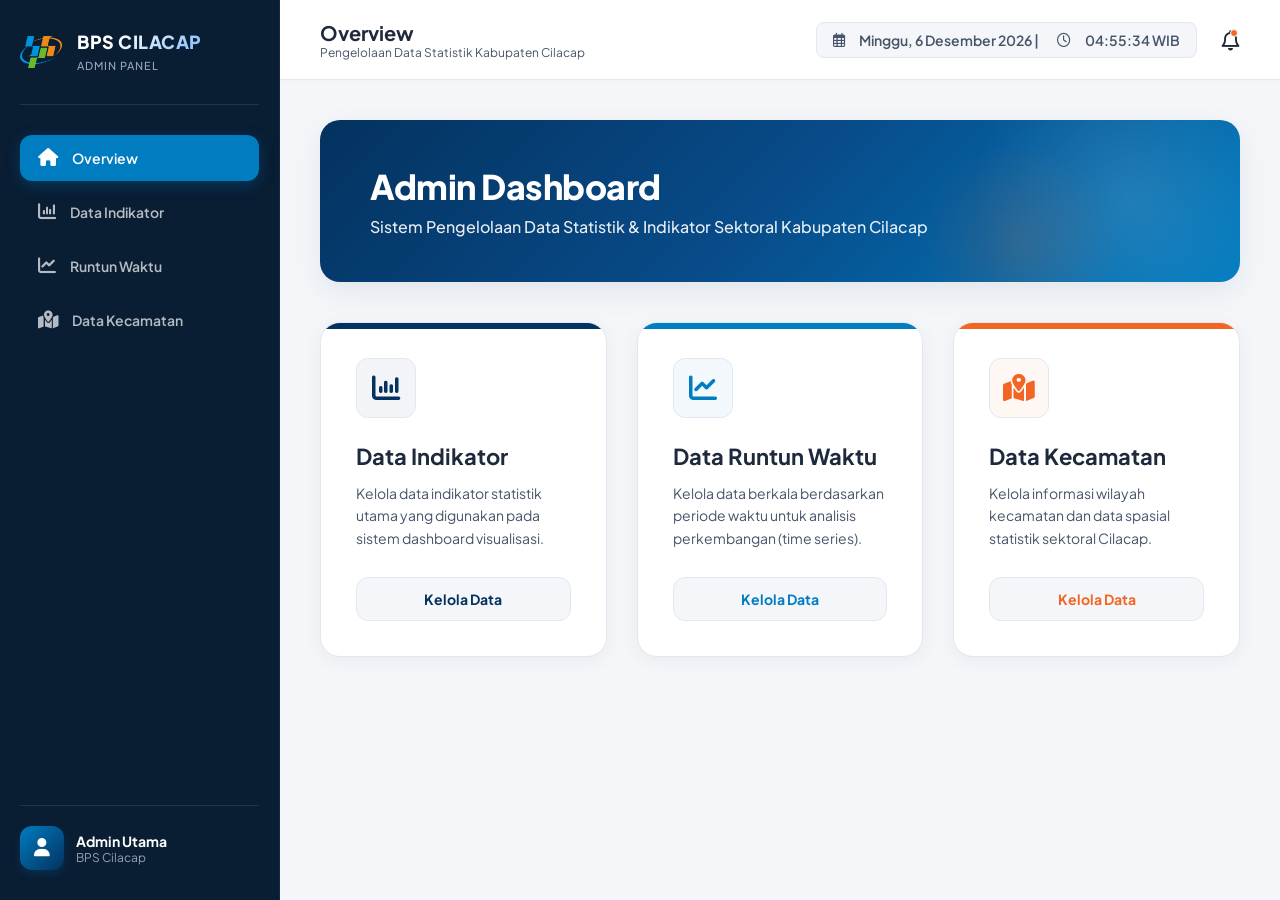
==== admin/index.html @ 73230fde "Update web" ====
<!DOCTYPE html>
<html lang="id">

<head>
    <meta charset="UTF-8">
    <meta name="viewport" content="width=device-width, initial-scale=1.0">
    <title>Admin Dashboard BPS Kabupaten Cilacap</title>
    <link rel="stylesheet" href="style.css">
    <link rel="stylesheet" href="https://cdnjs.cloudflare.com/ajax/libs/font-awesome/6.7.2/css/all.min.css">
</head>

<body>

    <div class="admin-container">

        <!-- Sidebar Navigation -->
        <aside class="sidebar">
            <div class="sidebar-brand">
                <img src="../logo_bps/logo%20bps.webp" alt="Logo BPS" class="bps-logo-img">
                <div class="brand-text">
                    <h2>BPS CILACAP</h2>
                    <span>Admin Panel</span>
                </div>
            </div>
            <nav class="sidebar-nav">
                <div class="nav-item active" data-tab="overview">
                    <span class="nav-icon"><i class="fa-solid fa-house"></i></span>
                    <span class="nav-text">Overview</span>
                </div>
                <div class="nav-item" data-tab="indikator">
                    <span class="nav-icon"><i class="fa-solid fa-chart-column"></i></span>
                    <span class="nav-text">Data Indikator</span>
                </div>
                <div class="nav-item" data-tab="runtun">
                    <span class="nav-icon"><i class="fa-solid fa-chart-line"></i></span>
                    <span class="nav-text">Runtun Waktu</span>
                </div>
                <div class="nav-item" data-tab="kecamatan">
                    <span class="nav-icon"><i class="fa-solid fa-map-location-dot"></i></span>
                    <span class="nav-text">Data Kecamatan</span>
                </div>
            </nav>
            <div class="sidebar-footer">
                <div class="user-profile">
                    <div class="avatar"><i class="fa-solid fa-user"></i></div>
                    <div class="user-info">
                        <h4>Admin Utama</h4>
                        <p>BPS Cilacap</p>
                    </div>
                </div>
            </div>
        </aside>

        <!-- Main Content Area -->
        <main class="main-content">
            
            <!-- Top Bar -->
            <header class="topbar">
                <div class="breadcrumb">
                    <h2 id="current-tab-title">Overview</h2>
                    <span>Pengelolaan Data Statistik Kabupaten Cilacap</span>
                </div>
                <div class="topbar-right">
                    <div class="live-clock" id="live-clock">
                        <i class="fa-regular fa-calendar-days" style="margin-right: 6px;"></i> Memuat waktu...
                    </div>
                    <div class="notification-badge">
                        <i class="fa-regular fa-bell"></i>
                        <span class="badge-dot"></span>
                    </div>
                </div>
            </header>

            <!-- ================= OVERVIEW TAB ================= -->
            <section id="overview" class="tab-content active">
                <div class="admin-header">
                    <h1>Admin Dashboard</h1>
                    <p>Sistem Pengelolaan Data Statistik & Indikator Sektoral Kabupaten Cilacap</p>
                </div>

                <!-- Dashboard Menu Cards -->
                <div class="dashboard-menu">
                    <div class="menu-card indikator">
                        <div class="icon"><i class="fa-solid fa-chart-column"></i></div>
                        <h2>Data Indikator</h2>
                        <p>Kelola data indikator statistik utama yang digunakan pada sistem dashboard visualisasi.</p>
                        <button onclick="switchTab('indikator')">Kelola Data</button>
                    </div>

                    <div class="menu-card runtun">
                        <div class="icon"><i class="fa-solid fa-chart-line"></i></div>
                        <h2>Data Runtun Waktu</h2>
                        <p>Kelola data berkala berdasarkan periode waktu untuk analisis perkembangan (time series).</p>
                        <button onclick="switchTab('runtun')">Kelola Data</button>
                    </div>

                    <div class="menu-card kecamatan">
                        <div class="icon"><i class="fa-solid fa-map-location-dot"></i></div>
                        <h2>Data Kecamatan</h2>
                        <p>Kelola informasi wilayah kecamatan dan data spasial statistik sektoral Cilacap.</p>
                        <button onclick="switchTab('kecamatan')">Kelola Data</button>
                    </div>
                </div>
            </section>

            <!-- ================= DATA INDIKATOR TAB ================= -->
            <section id="indikator" class="tab-content indikator-section">
                <div class="section-header">
                    <h2>Data Indikator</h2>
                    <p>Input data indikator statistik sektoral berdasarkan tahun yang dipilih</p>
                </div>

                <!-- PILIH TAHUN -->
                <div class="tahun-box">
                    <label>Pilih Tahun Data</label>
                    <div style="display: flex; gap: 10px; align-items: center;">
                        <select id="indikator-tahun-select" style="width: 200px;">
                            <option value="" selected disabled>-- Pilih Tahun --</option>
                            <option value="2020">2020</option>
                            <option value="2021">2021</option>
                            <option value="2022">2022</option>
                            <option value="2023">2023</option>
                            <option value="2024">2024</option>
                            <option value="2025">2025</option>
                        </select>
                        <button type="button" id="btn-add-indikator-tahun" style="padding: 10px 15px; border: 1px dashed var(--accent); background: var(--accent-light); color: var(--accent); font-weight: 700; border-radius: var(--radius-sm); cursor: pointer; transition: var(--transition); font-size: 13px;">+ Tambah Tahun</button>
                    </div>
                </div>

                <!-- FORM 9 INDIKATOR -->
                <div class="indikator-form">
                    <h3>Form Input Indikator</h3>
                    <div class="indikator-grid">
                        <div>
                            <label>Indikator 1 (Tingkat Kemiskinan %)</label>
                            <input type="number" step="any" id="ind-1" placeholder="Masukkan nilai">
                        </div>
                        <div>
                            <label>Indikator 2 (Tingkat Pengangguran Terbuka %)</label>
                            <input type="number" step="any" id="ind-2" placeholder="Masukkan nilai">
                        </div>
                        <div>
                            <label>Indikator 3 (Indeks Pembangunan Manusia)</label>
                            <input type="number" step="any" id="ind-3" placeholder="Masukkan nilai">
                        </div>
                        <div>
                            <label>Indikator 4 (Angka Harapan Hidup - Tahun)</label>
                            <input type="number" step="any" id="ind-4" placeholder="Masukkan nilai">
                        </div>
                        <div>
                            <label>Indikator 5 (Rata-rata Lama Sekolah - Tahun)</label>
                            <input type="number" step="any" id="ind-5" placeholder="Masukkan nilai">
                        </div>
                        <div>
                            <label>Indikator 6 (Harapan Lama Sekolah - Tahun)</label>
                            <input type="number" step="any" id="ind-6" placeholder="Masukkan nilai">
                        </div>
                        <div>
                            <label>Indikator 7 (Pengeluaran Per Kapita Disesuaikan - Rp)</label>
                            <input type="number" step="any" id="ind-7" placeholder="Masukkan nilai">
                        </div>
                        <div>
                            <label>Indikator 8 (Laju Pertumbuhan Ekonomi %)</label>
                            <input type="number" step="any" id="ind-8" placeholder="Masukkan nilai">
                        </div>
                        <div>
                            <label>Indikator 9 (Kepadatan Penduduk - Jiwa/km²)</label>
                            <input type="number" step="any" id="ind-9" placeholder="Masukkan nilai">
                        </div>
                    </div>
                    <button class="btn-simpan" id="btn-save-indikator">Simpan Data</button>
                </div>
            </section>

            <!-- ================= DATA RUNTUN WAKTU TAB ================= -->
            <section id="runtun" class="tab-content runtun-section">
                <div class="section-header">
                    <h2>Data Runtun Waktu</h2>
                    <p>Kelola data statistik sektoral berkala berdasarkan deret waktu tahunan</p>
                </div>

                <div class="runtun-container">
                    <!-- INPUT DATA -->
                    <div class="runtun-input-card">
                        <h3 id="runtun-form-title">Input Data Baru</h3>
                        <input type="hidden" id="runtun-edit-id" value="">
                        
                        <div class="form-group">
                            <label>Nama Data / Indikator</label>
                            <input type="text" id="runtun-nama" placeholder="Contoh : Jumlah Penduduk">
                        </div>

                        <div class="form-group">
                            <label>Pilih Tahun Data</label>
                            <div class="tahun-list" id="runtun-tahun-list">
                                <button class="tambah-tahun" id="btn-add-runtun-tahun"><i class="fa-solid fa-plus"></i> Tahun</button>
                            </div>
                        </div>

                        <div class="form-group">
                            <label>Nilai Data</label>
                            <input type="number" step="any" id="runtun-nilai" placeholder="Masukkan nilai">
                        </div>

                        <button class="btn-simpan" id="btn-save-runtun"><i class="fa-solid fa-floppy-disk"></i> Simpan Data</button>
                    </div>

                    <!-- DATA TERSEDIA -->
                    <div class="runtun-list-card">
                        <h3>Data Runtun Waktu Tersimpan</h3>
                        <div class="runtun-list-wrapper" id="runtun-saved-list">
                            <!-- Items populated dynamically by JS -->
                        </div>
                    </div>
                </div>
            </section>

            <!-- ================= DATA KECAMATAN TAB ================= -->
            <section id="kecamatan" class="tab-content kecamatan-section">
                <div class="section-header">
                    <h2>Data Kecamatan</h2>
                    <p>Pengelolaan indikator statistik sektoral berdasarkan wilayah kecamatan</p>
                </div>

                <div class="kecamatan-container">
                    
                    <!-- INPUT VARIABEL -->
                    <div class="kecamatan-card">
                        <h3>Tambah Variabel Kecamatan</h3>
                        
                        <div class="form-group">
                            <label>Tahun Data</label>
                            <div style="display: flex; gap: 10px;">
                                <select id="kec-input-tahun">
                                    <option value="" selected disabled>Pilih Tahun</option>
                                    <option value="2024">2024</option>
                                    <option value="2025">2025</option>
                                    <option value="2026">2026</option>
                                </select>
                                <button type="button" id="btn-add-kec-input-tahun" style="padding: 10px 15px; border: 1px dashed var(--primary); background: rgba(4, 50, 95, 0.05); color: var(--primary); font-weight: 700; border-radius: var(--radius-sm); cursor: pointer; font-size: 13px; white-space: nowrap;">+ Tahun</button>
                            </div>
                        </div>

                        <div class="form-group">
                            <label>Tema Besar</label>
                            <div style="display: flex; gap: 10px;">
                                <select id="kec-input-tema" style="flex: 1;">
                                    <option value="" selected disabled>Pilih Tema</option>
                                    <option value="Pertanian">Pertanian</option>
                                    <option value="Kesehatan">Kesehatan</option>
                                    <option value="Pendidikan">Pendidikan</option>
                                    <option value="Ekonomi">Ekonomi</option>
                                    <option value="Kependudukan">Kependudukan</option>
                                </select>
                                <button type="button" id="btn-add-kec-tema" style="padding: 10px 15px; border: 1px dashed var(--primary); background: rgba(4, 50, 95, 0.05); color: var(--primary); font-weight: 700; border-radius: var(--radius-sm); cursor: pointer; font-size: 13px; white-space: nowrap;">+ Tema</button>
                            </div>
                        </div>

                        <div class="form-group">
                            <label>Nama Variabel</label>
                            <input type="text" id="kec-input-variabel" placeholder="Contoh : Produksi Padi">
                        </div>

                        <div class="form-group">
                            <label>Input Nilai Kecamatan (Pemisah Titik Koma ';')</label>
                            <textarea id="kec-input-nilai" placeholder="Masukkan 24 nilai berurutan dipisahkan titik koma. Contoh :&#10;838273;12000;9000;7000;..."></textarea>
                            <small>Urutan mengikuti daftar kecamatan yang telah ditentukan (24 Kecamatan)</small>
                        </div>

                        <button class="btn-simpan" id="btn-save-kec-var">Tambahkan Variabel</button>
                    </div>

                    <!-- PILIH DATA VISUALISASI -->
                    <div class="kecamatan-card">
                        <h3>Pilih Data Visualisasi</h3>
                        
                        <div class="form-group">
                            <label>Tahun</label>
                            <select id="kec-filter-tahun">
                                <option value="2025" selected>2025</option>
                                <option value="2024">2024</option>
                            </select>
                        </div>

                        <div class="form-group">
                            <label>Tema Besar</label>
                            <select id="kec-filter-tema">
                                <option value="Pertanian" selected>Pertanian</option>
                                <option value="Kesehatan">Kesehatan</option>
                                <option value="Pendidikan">Pendidikan</option>
                                <option value="Ekonomi">Ekonomi</option>
                                <option value="Kependudukan">Kependudukan</option>
                            </select>
                        </div>

                        <div class="form-group">
                            <label>Variabel</label>
                            <div style="display: flex; gap: 10px;">
                                <select id="kec-filter-variabel" style="flex: 1;">
                                    <option value="" selected disabled>Pilih Variabel</option>
                                </select>
                                <button type="button" id="btn-delete-kec-var" style="padding: 10px 15px; background: #e74c3c; color: white; font-weight: 700; border: none; border-radius: var(--radius-sm); cursor: pointer; font-size: 13px; white-space: nowrap;">Hapus Variabel</button>
                            </div>
                        </div>
                    </div>

                    <!-- TABEL DATA -->
                    <div class="kecamatan-card tabel-card">
                        <div class="table-controls">
                            <h3 id="tabel-judul-kecamatan">Data Pertanian Tahun 2025</h3>
                            <div class="search-wrapper">
                                <i class="fa-solid fa-magnifying-glass search-icon"></i>
                                <input type="text" id="kec-table-search" placeholder="Cari nama kecamatan...">
                            </div>
                        </div>

                        <div class="table-responsive">
                            <table id="kecamatan-table">
                                <thead>
                                    <tr>
                                        <th style="width: 80px; text-align: center;">No</th>
                                        <th>Kecamatan</th>
                                        <th id="th-variabel-nama">Produksi Padi</th>
                                    </tr>
                                </thead>
                                <tbody id="kecamatan-table-body">
                                    <!-- Will be populated dynamically by JS -->
                                </tbody>
                            </table>
                        </div>
                    </div>
                </div>
            </section>

        </main>
    </div>

    <!-- Toast Notification Container -->
    <div class="toast-container" id="toast-container"></div>

    <!-- JavaScript Logic -->
    <script>
        // ============================================================
        // KONFIGURASI API
        // ============================================================
        const API = ''; // Sama-origin: http://localhost:5000

        // Helper untuk mem-parsing input tahun (koma, spasi, titik koma, rentang seperti 2024-2026)
        function parseYears(inputString) {
            const years = [];
            const parts = inputString.split(/[\s,;\/]+/);
            for (let part of parts) {
                part = part.trim();
                if (!part) continue;
                if (part.includes('-')) {
                    const rangeParts = part.split('-');
                    if (rangeParts.length === 2) {
                        const start = parseInt(rangeParts[0]);
                        const end = parseInt(rangeParts[1]);
                        if (!isNaN(start) && !isNaN(end) && start <= end && start >= 1990 && end <= 2100) {
                            for (let y = start; y <= end; y++) {
                                if (!years.includes(y)) years.push(y);
                            }
                            continue;
                        }
                    }
                }
                const y = parseInt(part);
                if (!isNaN(y) && y >= 1990 && y <= 2100) {
                    if (!years.includes(y)) years.push(y);
                }
            }
            return years.sort((a, b) => a - b);
        }

        const KECAMATAN_NAMES = [
            "Dayeuhluhur", "Wanareja", "Majenang", "Cimanggu", "Karangpucung",
            "Cipari", "Sidareja", "Kedungreja", "Patimuan", "Gandrungmangu",
            "Bantarsari", "Kawunganten", "Kampung Laut", "Jeruklegi", "Kesugihan",
            "Adipala", "Maos", "Sampang", "Kroya", "Binangun",
            "Nusawungu", "Cilacap Selatan", "Cilacap Tengah", "Cilacap Utara"
        ];

        // ============================================================
        // NAVIGASI TAB
        // ============================================================
        const navItems = document.querySelectorAll('.nav-item');
        const tabContents = document.querySelectorAll('.tab-content');
        const currentTabTitle = document.getElementById('current-tab-title');

        navItems.forEach(item => {
            item.addEventListener('click', function () {
                switchTab(this.getAttribute('data-tab'));
            });
        });

        function switchTab(tabId) {
            navItems.forEach(i => i.classList.remove('active'));
            tabContents.forEach(c => c.classList.remove('active'));
            const nav = document.querySelector(`.nav-item[data-tab="${tabId}"]`);
            if (nav) nav.classList.add('active');
            const content = document.getElementById(tabId);
            if (content) {
                content.classList.add('active');
                document.querySelector('.main-content').scrollTop = 0;
            }
            const titles = { overview: 'Overview', indikator: 'Data Indikator', runtun: 'Data Runtun Waktu', kecamatan: 'Data Kecamatan' };
            currentTabTitle.textContent = titles[tabId] || 'Dashboard';
        }

        // ============================================================
        // JAM LIVE
        // ============================================================
        function updateClock() {
            const el = document.getElementById('live-clock');
            const now = new Date();
            const days = ['Minggu', 'Senin', 'Selasa', 'Rabu', 'Kamis', 'Jumat', 'Sabtu'];
            const months = ['Januari', 'Februari', 'Maret', 'April', 'Mei', 'Juni', 'Juli', 'Agustus', 'September', 'Oktober', 'November', 'Desember'];
            el.innerHTML = `<i class="fa-regular fa-calendar-days" style="margin-right: 6px;"></i> ${days[now.getDay()]}, ${now.getDate()} ${months[now.getMonth()]} ${now.getFullYear()} | <i class="fa-regular fa-clock" style="margin-left: 10px; margin-right: 6px;"></i> ${String(now.getHours()).padStart(2, '0')}:${String(now.getMinutes()).padStart(2, '0')}:${String(now.getSeconds()).padStart(2, '0')} WIB`;
        }
        setInterval(updateClock, 1000);
        updateClock();

        // ============================================================
        // TOAST NOTIFICATIONS
        // ============================================================
        function showToast(type, title, message) {
            const container = document.getElementById('toast-container');
            const toast = document.createElement('div');
            toast.className = `toast ${type}`;
            const icons = { 
                success: '<i class="fa-solid fa-circle-check" style="color: #10B981;"></i>', 
                error: '<i class="fa-solid fa-circle-xmark" style="color: #EF4444;"></i>', 
                warning: '<i class="fa-solid fa-triangle-exclamation" style="color: #F59E0B;"></i>' 
            };
            toast.innerHTML = `<div class="toast-icon">${icons[type] || '<i class="fa-solid fa-bell"></i>'}</div><div class="toast-content"><div class="toast-title">${title}</div><div class="toast-message">${message}</div></div>`;
            container.appendChild(toast);
            setTimeout(() => toast.classList.add('show'), 10);
            setTimeout(() => { toast.classList.remove('show'); setTimeout(() => toast.remove(), 400); }, 4000);
        }

        // ============================================================
        // DATA INDIKATOR
        // ============================================================
        const indYearSelect = document.getElementById('indikator-tahun-select');
        const saveIndBtn = document.getElementById('btn-save-indikator');
        const addIndYearBtn = document.getElementById('btn-add-indikator-tahun');

        async function initIndikatorYears() {
            try {
                const res = await fetch(`${API}/api/indikator`);
                const data = await res.json();
                const yearsFromDb = Object.keys(data).map(Number);
                
                // default years 2020-2025
                const defaultYears = [2020, 2021, 2022, 2023, 2024, 2025];
                const allYears = Array.from(new Set([...defaultYears, ...yearsFromDb])).sort((a, b) => a - b);
                
                indYearSelect.innerHTML = '<option value="" selected disabled>-- Pilih Tahun --</option>';
                allYears.forEach(year => {
                    const opt = document.createElement('option');
                    opt.value = year;
                    opt.textContent = year;
                    indYearSelect.appendChild(opt);
                });
            } catch (e) {
                console.error("Gagal memuat tahun indikator:", e);
            }
        }

        indYearSelect.addEventListener('change', async function () {
            const tahun = this.value;
            if (!tahun) return;
            try {
                const res = await fetch(`${API}/api/indikator?tahun=${tahun}`);
                const data = await res.json();
                for (let i = 1; i <= 9; i++) {
                    const val = data[`ind${i}`];
                    document.getElementById(`ind-${i}`).value = (val !== null && val !== undefined) ? val : '';
                }
                if (Object.keys(data).length > 0) {
                    showToast('success', 'Data Dimuat', `Data indikator tahun ${tahun} berhasil ditampilkan.`);
                } else {
                    showToast('warning', 'Data Kosong', `Belum ada data untuk tahun ${tahun}. Silakan isi dan simpan.`);
                }
            } catch (e) {
                showToast('error', 'Gagal Terhubung', 'Tidak dapat memuat data. Pastikan server Python berjalan.');
            }
        });

        saveIndBtn.addEventListener('click', async function () {
            const tahun = indYearSelect.value;
            if (!tahun) { showToast('error', 'Gagal', 'Pilih tahun terlebih dahulu.'); return; }
            const payload = { tahun };
            for (let i = 1; i <= 9; i++) {
                const val = document.getElementById(`ind-${i}`).value;
                payload[`ind${i}`] = val === '' ? null : parseFloat(val);
            }
            try {
                const res = await fetch(`${API}/api/indikator`, {
                    method: 'POST',
                    headers: { 'Content-Type': 'application/json' },
                    body: JSON.stringify(payload)
                });
                if (res.ok) showToast('success', 'Berhasil Disimpan', `Data indikator tahun ${tahun} tersimpan ke server.`);
                else showToast('error', 'Gagal', 'Terjadi kesalahan saat menyimpan.');
            } catch (e) {
                showToast('error', 'Gagal Terhubung', 'Pastikan server Python berjalan.');
            }
        });

        addIndYearBtn.addEventListener('click', function () {
            const yr = prompt('Masukkan tahun baru (bisa isi beberapa sekaligus, contoh: 2026, 2027, 2028-2030):');
            if (!yr) return;
            const years = parseYears(yr);
            if (years.length === 0) { showToast('error', 'Tidak Valid', 'Tidak ada tahun valid yang dimasukkan (1990 - 2100).'); return; }
            
            years.forEach(y => {
                if (!indYearSelect.querySelector(`option[value="${y}"]`)) {
                    const newOpt = document.createElement('option');
                    newOpt.value = y; newOpt.textContent = y;
                    const opts = Array.from(indYearSelect.options).filter(o => o.value !== '');
                    opts.push(newOpt); opts.sort((a, b) => parseInt(a.value) - parseInt(b.value));
                    while (indYearSelect.options.length > 1) indYearSelect.remove(1);
                    opts.forEach(o => indYearSelect.add(o));
                }
            });
            const lastYear = years[years.length - 1];
            indYearSelect.value = lastYear;
            indYearSelect.dispatchEvent(new Event('change'));
            showToast('success', 'Tahun Berhasil', `Berhasil menambahkan/memilih ${years.length} tahun.`);
        });

        // ============================================================
        // DATA RUNTUN WAKTU
        // ============================================================
        let runtunData = [];
        let selectedRuntunTahun = null;
        let activeRuntunYears = []; // array of numbers representing years currently shown on the form

        const runtunTahunListContainer = document.getElementById('runtun-tahun-list');
        const saveRuntunBtn = document.getElementById('btn-save-runtun');
        const runtunNamaInput = document.getElementById('runtun-nama');
        const runtunNilaiInput = document.getElementById('runtun-nilai');
        const addRuntunTahunBtn = document.getElementById('btn-add-runtun-tahun');
        const runtunSavedListContainer = document.getElementById('runtun-saved-list');
        const runtunFormTitle = document.getElementById('runtun-form-title');
        const runtunEditId = document.getElementById('runtun-edit-id');

        function updateRuntunFormFromSelection() {
            const nama = runtunNamaInput.value.trim();
            if (!selectedRuntunTahun) {
                runtunEditId.value = '';
                runtunFormTitle.textContent = 'Input Data Baru';
                saveRuntunBtn.innerHTML = '<i class="fa-solid fa-floppy-disk"></i> Simpan Data';
                return;
            }
            if (!nama) {
                runtunNilaiInput.value = '';
                runtunEditId.value = '';
                runtunFormTitle.textContent = `Input Data Baru (${selectedRuntunTahun})`;
                saveRuntunBtn.innerHTML = '<i class="fa-solid fa-floppy-disk"></i> Simpan Data';
                return;
            }
            const existing = runtunData.find(r => 
                r.nama.toLowerCase() === nama.toLowerCase() && r.tahun === selectedRuntunTahun.toString()
            );
            if (existing) {
                runtunNilaiInput.value = existing.nilai;
                runtunEditId.value = existing.id;
                runtunFormTitle.textContent = `Edit: ${existing.nama} (${selectedRuntunTahun})`;
                saveRuntunBtn.innerHTML = '<i class="fa-solid fa-pen-to-square"></i> Perbarui Data';
            } else {
                runtunNilaiInput.value = '';
                runtunEditId.value = '';
                runtunFormTitle.textContent = `Input Data Baru (${selectedRuntunTahun})`;
                saveRuntunBtn.innerHTML = '<i class="fa-solid fa-floppy-disk"></i> Simpan Data';
            }
        }

        runtunNamaInput.addEventListener('input', () => {
            renderRuntunYears();
            updateRuntunFormFromSelection();
        });

        function setupRuntunYearButtons() {
            document.querySelectorAll('.runtun-tahun-btn').forEach(btn => {
                btn.addEventListener('click', function () {
                    document.querySelectorAll('.runtun-tahun-btn').forEach(b => b.classList.remove('active'));
                    this.classList.add('active');
                    selectedRuntunTahun = this.getAttribute('data-value');
                    updateRuntunFormFromSelection();
                });
            });
        }

        function renderRuntunYears() {
            const nama = runtunNamaInput.value.trim().toLowerCase();
            let yearsToShow = [];
            
            if (nama) {
                const records = runtunData.filter(r => r.nama.toLowerCase() === nama);
                const dbYears = records.map(r => parseInt(r.tahun));
                yearsToShow = Array.from(new Set([...activeRuntunYears, ...dbYears])).sort((a, b) => a - b);
            } else {
                yearsToShow = [...activeRuntunYears].sort((a, b) => a - b);
            }
            
            // remove existing buttons
            const buttons = runtunTahunListContainer.querySelectorAll('.runtun-tahun-btn');
            buttons.forEach(btn => btn.remove());
            
            // append buttons
            yearsToShow.forEach(year => {
                const btn = document.createElement('button');
                btn.className = 'runtun-tahun-btn';
                btn.setAttribute('data-value', year);
                btn.textContent = year;
                if (selectedRuntunTahun == year) {
                    btn.classList.add('active');
                }
                runtunTahunListContainer.insertBefore(btn, addRuntunTahunBtn);
            });
            setupRuntunYearButtons();
        }

        addRuntunTahunBtn.addEventListener('click', function () {
            const buttons = runtunTahunListContainer.querySelectorAll('.runtun-tahun-btn');
            const currentYears = Array.from(buttons).map(b => parseInt(b.getAttribute('data-value'))).sort((a, b) => a - b);
            
            let nextYearSuggest = "";
            if (currentYears.length > 0) {
                nextYearSuggest = currentYears[currentYears.length - 1] + 1;
            } else {
                nextYearSuggest = "2020";
            }
            
            const yr = prompt('Masukkan tahun baru (bisa isi beberapa sekaligus, contoh: 2026, 2027, 2028-2030):', nextYearSuggest);
            if (!yr) return;
            const years = parseYears(yr);
            if (years.length === 0) { showToast('error', 'Tidak Valid', 'Tidak ada tahun valid yang dimasukkan (1990 - 2100).'); return; }
            
            years.forEach(y => {
                if (!activeRuntunYears.includes(y)) {
                    activeRuntunYears.push(y);
                }
            });
            
            selectedRuntunTahun = years[years.length - 1].toString();
            renderRuntunYears();
            updateRuntunFormFromSelection();
            
            const newBtn = runtunTahunListContainer.querySelector(`.runtun-tahun-btn[data-value="${selectedRuntunTahun}"]`);
            if (newBtn) newBtn.click();
            showToast('success', 'Tahun Berhasil', `Berhasil menambahkan/memilih ${years.length} tahun.`);
        });

        async function loadRuntunData() {
            try {
                const res = await fetch(`${API}/api/runtun`);
                runtunData = await res.json();
                if (!Array.isArray(runtunData)) runtunData = [];
                renderRuntunYears();
                renderRuntunList();
            } catch (e) {
                runtunSavedListContainer.innerHTML = '<p style="color:#e74c3c;padding:15px">Gagal memuat data. Pastikan server berjalan.</p>';
            }
        }

        function renderRuntunList() {
            runtunSavedListContainer.innerHTML = '';
            if (runtunData.length === 0) {
                runtunSavedListContainer.innerHTML = '<p style="text-align:center;color:#aaa;padding:30px">Belum ada data runtun waktu. Tambahkan data baru di form sebelah kiri.</p>';
                return;
            }
            // Group by nama
            const groups = {};
            runtunData.forEach(item => {
                if (!groups[item.nama]) groups[item.nama] = [];
                groups[item.nama].push(item);
            });
            Object.entries(groups).forEach(([nama, records]) => {
                const sorted = records.sort((a, b) => parseInt(a.tahun) - parseInt(b.tahun));
                const years = sorted.map(r => r.tahun);
                const range = years.length > 1 ? `${years[0]} – ${years[years.length - 1]}` : years[0];
                const latest = sorted[sorted.length - 1];
                const el = document.createElement('div');
                el.className = 'data-item';
                el.innerHTML = `
                    <div>
                        <h4>${nama}</h4>
                        <p>Periode: ${range} &nbsp;|&nbsp; ${records.length} tahun data</p>
                        <span class="nilai-tag">Nilai Terakhir (${latest.tahun}): ${parseFloat(latest.nilai).toLocaleString('id-ID')}</span>
                    </div>
                    <div class="aksi">
                        <button class="edit" onclick="editRuntunGroup('${nama}')">Edit</button>
                        <button class="hapus" onclick="deleteRuntunGroup('${nama}')">Hapus</button>
                    </div>`;
                runtunSavedListContainer.appendChild(el);
            });
        }

        saveRuntunBtn.addEventListener('click', async function () {
            const nama = runtunNamaInput.value.trim();
            const nilaiStr = runtunNilaiInput.value;
            const editId = runtunEditId.value;
            if (!nama) { showToast('error', 'Field Kosong', 'Masukkan nama indikator.'); return; }
            if (!selectedRuntunTahun) { showToast('error', 'Tahun Belum Dipilih', 'Pilih tahun data terlebih dahulu.'); return; }
            if (nilaiStr === '') { showToast('error', 'Field Kosong', 'Masukkan nilai data.'); return; }
            const nilai = parseFloat(nilaiStr);
            if (isNaN(nilai)) { showToast('error', 'Nilai Tidak Valid', 'Nilai harus berupa angka.'); return; }
            try {
                if (editId) {
                    await fetch(`${API}/api/runtun/${editId}`, {
                        method: 'PUT',
                        headers: { 'Content-Type': 'application/json' },
                        body: JSON.stringify({ nama, tahun: selectedRuntunTahun, nilai })
                    });
                    showToast('success', 'Data Diperbarui', `${nama} (${selectedRuntunTahun}) berhasil diperbarui.`);
                } else {
                    const existing = runtunData.find(r =>
                        r.nama.toLowerCase() === nama.toLowerCase() && r.tahun === selectedRuntunTahun
                    );
                    if (existing) {
                        await fetch(`${API}/api/runtun/${existing.id}`, {
                            method: 'PUT',
                            headers: { 'Content-Type': 'application/json' },
                            body: JSON.stringify({ nama, tahun: selectedRuntunTahun, nilai })
                        });
                        showToast('warning', 'Data Diperbarui', `${nama} (${selectedRuntunTahun}) sudah ada, nilai ditimpa.`);
                    } else {
                        await fetch(`${API}/api/runtun`, {
                            method: 'POST',
                            headers: { 'Content-Type': 'application/json' },
                            body: JSON.stringify({ nama, tahun: selectedRuntunTahun, nilai })
                        });
                        showToast('success', 'Data Ditambahkan', `${nama} (${selectedRuntunTahun}) berhasil disimpan.`);
                    }
                }
                // Reset form
                runtunNamaInput.value = '';
                runtunNilaiInput.value = '';
                runtunEditId.value = '';
                runtunFormTitle.textContent = 'Input Data Baru';
                saveRuntunBtn.innerHTML = '<i class="fa-solid fa-floppy-disk"></i> Simpan Data';
                document.querySelectorAll('.runtun-tahun-btn').forEach(b => b.classList.remove('active'));
                selectedRuntunTahun = null;
                activeRuntunYears = [];
                await loadRuntunData();
            } catch (e) {
                showToast('error', 'Gagal', 'Tidak dapat terhubung ke server.');
            }
        });

        window.editRuntunGroup = async function (nama) {
            const records = runtunData.filter(r => r.nama.toLowerCase() === nama.toLowerCase());
            if (!records.length) return;
            const sorted = records.sort((a, b) => parseInt(b.tahun) - parseInt(a.tahun));
            const latest = sorted[0];
            runtunNamaInput.value = latest.nama;
            activeRuntunYears = records.map(r => parseInt(r.tahun));
            renderRuntunYears();
            selectedRuntunTahun = latest.tahun.toString();
            updateRuntunFormFromSelection();
            
            const btn = runtunTahunListContainer.querySelector(`.runtun-tahun-btn[data-value="${selectedRuntunTahun}"]`);
            if (btn) {
                document.querySelectorAll('.runtun-tahun-btn').forEach(b => b.classList.remove('active'));
                btn.classList.add('active');
            }
            
            document.querySelector('.runtun-input-card').scrollIntoView({ behavior: 'smooth', block: 'center' });
            showToast('warning', 'Mode Edit', `Mengedit data "${nama}".`);
        };

        window.deleteRuntunGroup = async function (nama) {
            if (!confirm(`Hapus semua data runtun waktu untuk "${nama}"?`)) return;
            const ids = runtunData.filter(r => r.nama.toLowerCase() === nama.toLowerCase()).map(r => r.id);
            try {
                await Promise.all(ids.map(id => fetch(`${API}/api/runtun/${id}`, { method: 'DELETE' })));
                showToast('error', 'Data Dihapus', `Semua data "${nama}" berhasil dihapus.`);
                await loadRuntunData();
            } catch (e) {
                showToast('error', 'Gagal', 'Tidak dapat menghapus data.');
            }
        };

        // ============================================================
        // DATA KECAMATAN
        // ============================================================
        const filterKecTahun = document.getElementById('kec-filter-tahun');
        const filterKecTema = document.getElementById('kec-filter-tema');
        const filterKecVar = document.getElementById('kec-filter-variabel');
        const btnDeleteKecVar = document.getElementById('btn-delete-kec-var');
        const searchKecInput = document.getElementById('kec-table-search');
        const tableBody = document.getElementById('kecamatan-table-body');
        const thVarNama = document.getElementById('th-variabel-nama');
        const tableTitle = document.getElementById('tabel-judul-kecamatan');
        const inputKecTahun = document.getElementById('kec-input-tahun');
        const inputKecTema = document.getElementById('kec-input-tema');
        const inputKecVar = document.getElementById('kec-input-variabel');
        const inputKecNilai = document.getElementById('kec-input-nilai');
        const saveKecVarBtn = document.getElementById('btn-save-kec-var');
        const addKecInputYearBtn = document.getElementById('btn-add-kec-input-tahun');
        const btnAddKecTema = document.getElementById('btn-add-kec-tema');

        let ALL_THEMES = ["Pertanian", "Kesehatan", "Pendidikan", "Ekonomi", "Kependudukan"];
        let currentKecData = {};

        function updateThemeSelects() {
            const prevInputVal = inputKecTema.value;
            const prevFilterVal = filterKecTema.value;
            
            inputKecTema.innerHTML = '<option value="" selected disabled>Pilih Tema</option>';
            filterKecTema.innerHTML = '';
            
            ALL_THEMES.forEach(t => {
                const opt1 = document.createElement('option');
                opt1.value = t;
                opt1.textContent = t;
                inputKecTema.appendChild(opt1);
                
                const opt2 = document.createElement('option');
                opt2.value = t;
                opt2.textContent = t;
                filterKecTema.appendChild(opt2);
            });
            
            if (prevInputVal && ALL_THEMES.includes(prevInputVal)) {
                inputKecTema.value = prevInputVal;
            }
            if (prevFilterVal && ALL_THEMES.includes(prevFilterVal)) {
                filterKecTema.value = prevFilterVal;
            } else if (ALL_THEMES.includes("Pertanian")) {
                filterKecTema.value = "Pertanian";
            }
        }

        async function updateKecVariables() {
            const tahun = filterKecTahun.value;
            const tema = filterKecTema.value;
            try {
                const res = await fetch(`${API}/api/kecamatan?tahun=${tahun}&tema=${tema}`);
                currentKecData = await res.json();
            } catch (e) {
                currentKecData = {};
            }
            
            const varKeys = Object.keys(currentKecData);
            const prevVal = filterKecVar.value;
            
            filterKecVar.innerHTML = '';
            if (varKeys.length === 0) {
                const opt = document.createElement('option');
                opt.value = "";
                opt.textContent = "Tidak ada variabel";
                opt.disabled = true;
                opt.selected = true;
                filterKecVar.appendChild(opt);
            } else {
                varKeys.forEach(v => {
                    const opt = document.createElement('option');
                    opt.value = v;
                    opt.textContent = v;
                    filterKecVar.appendChild(opt);
                });
                
                if (prevVal && varKeys.includes(prevVal)) {
                    filterKecVar.value = prevVal;
                } else {
                    filterKecVar.value = varKeys[0];
                }
            }
            
            renderKecamatanTable();
        }

        async function renderKecamatanTable() {
            const tahun = filterKecTahun.value;
            const tema = filterKecTema.value;
            const varName = filterKecVar.value;
            const search = (searchKecInput.value || '').toLowerCase();
            
            const hasData = varName && currentKecData[varName];
            const values = hasData ? currentKecData[varName] : null;

            thVarNama.textContent = hasData ? varName : 'Data';
            tableTitle.textContent = hasData 
                ? `Data ${tema} Tahun ${tahun} — ${varName}`
                : `Data ${tema} Tahun ${tahun}`;

            tableBody.innerHTML = '';
            KECAMATAN_NAMES.forEach((kec, i) => {
                if (search && !kec.toLowerCase().includes(search)) return;
                const val = (values && Array.isArray(values)) ? values[i] : null;
                const display = (val !== null && val !== undefined && val !== '-') ? parseFloat(val).toLocaleString('id-ID') : '-';
                const tr = document.createElement('tr');
                tr.innerHTML = `<td style="text-align:center">${i + 1}</td><td>${kec}</td><td style="font-weight:700;color:var(--primary)">${display}</td>`;
                tableBody.appendChild(tr);
            });
        }

        filterKecTahun.addEventListener('change', updateKecVariables);
        filterKecTema.addEventListener('change', updateKecVariables);
        filterKecVar.addEventListener('change', renderKecamatanTable);
        searchKecInput.addEventListener('input', renderKecamatanTable);

        async function initKecamatanYears() {
            try {
                const res = await fetch(`${API}/api/kecamatan/meta`);
                const meta = await res.json();
                const yearsFromDb = Object.keys(meta).map(Number);
                
                const defaultYears = [2024, 2025, 2026];
                const allYears = Array.from(new Set([...defaultYears, ...yearsFromDb])).sort((a, b) => b - a);
                
                // Tambah tema dari database jika belum ada di list default
                Object.values(meta).forEach(temas => {
                    temas.forEach(t => {
                        if (!ALL_THEMES.includes(t)) {
                            ALL_THEMES.push(t);
                        }
                    });
                });
                updateThemeSelects();

                const prevInputVal = inputKecTahun.value;
                inputKecTahun.innerHTML = '<option value="" selected disabled>Pilih Tahun</option>';
                allYears.forEach(year => {
                    const opt = document.createElement('option');
                    opt.value = year;
                    opt.textContent = year;
                    inputKecTahun.appendChild(opt);
                });
                if (prevInputVal) inputKecTahun.value = prevInputVal;

                const prevFilterVal = filterKecTahun.value;
                filterKecTahun.innerHTML = '';
                allYears.forEach(year => {
                    const opt = document.createElement('option');
                    opt.value = year;
                    opt.textContent = year;
                    filterKecTahun.appendChild(opt);
                });
                if (prevFilterVal && allYears.includes(Number(prevFilterVal))) {
                    filterKecTahun.value = prevFilterVal;
                } else {
                    filterKecTahun.value = 2025;
                }
            } catch (e) {
                console.error("Gagal memuat tahun kecamatan:", e);
            }
        }

        addKecInputYearBtn.addEventListener('click', function () {
            const yr = prompt('Masukkan tahun baru (bisa isi beberapa sekaligus, contoh: 2026, 2027, 2028-2030):');
            if (!yr) return;
            const years = parseYears(yr);
            if (years.length === 0) { showToast('error', 'Tidak Valid', 'Tidak ada tahun valid yang dimasukkan (1990 - 2100).'); return; }
            
            years.forEach(y => {
                [inputKecTahun, filterKecTahun].forEach(sel => {
                    if (!sel.querySelector(`option[value="${y}"]`)) {
                        const opt = document.createElement('option');
                        opt.value = y;
                        opt.textContent = y;
                        sel.appendChild(opt);
                    }
                });
            });
            const lastYear = years[years.length - 1];
            inputKecTahun.value = lastYear;
            showToast('success', 'Tahun Berhasil', `Berhasil menambahkan/memilih ${years.length} tahun.`);
        });

        btnAddKecTema.addEventListener('click', function () {
            const newTema = prompt('Masukkan nama tema besar baru:');
            if (!newTema) return;
            const cleanTema = newTema.trim();
            if (!cleanTema) return;
            if (ALL_THEMES.map(t => t.toLowerCase()).includes(cleanTema.toLowerCase())) {
                showToast('warning', 'Sudah Ada', `Tema "${cleanTema}" sudah terdaftar.`);
                const exactMatch = ALL_THEMES.find(t => t.toLowerCase() === cleanTema.toLowerCase());
                inputKecTema.value = exactMatch;
                return;
            }
            ALL_THEMES.push(cleanTema);
            updateThemeSelects();
            inputKecTema.value = cleanTema;
            showToast('success', 'Tema Ditambahkan', `Tema besar "${cleanTema}" berhasil ditambahkan.`);
        });

        btnDeleteKecVar.addEventListener('click', async function () {
            const tahun = filterKecTahun.value;
            const tema = filterKecTema.value;
            const variabel = filterKecVar.value;
            if (!tahun || !tema || !variabel) {
                showToast('error', 'Gagal', 'Pilih tahun, tema, dan variabel terlebih dahulu.');
                return;
            }
            if (!confirm(`Hapus variabel "${variabel}" pada tema "${tema}" tahun ${tahun}?`)) return;
            try {
                const res = await fetch(`${API}/api/kecamatan?tahun=${tahun}&tema=${tema}&variabel=${encodeURIComponent(variabel)}`, {
                    method: 'DELETE'
                });
                if (res.ok) {
                    showToast('error', 'Data Dihapus', `Variabel "${variabel}" berhasil dihapus.`);
                    await initKecamatanYears();
                    await updateKecVariables();
                } else {
                    const err = await res.json();
                    showToast('error', 'Gagal', err.error || 'Terjadi kesalahan.');
                }
            } catch (e) {
                showToast('error', 'Gagal', 'Tidak dapat terhubung ke server.');
            }
        });

        saveKecVarBtn.addEventListener('click', async function () {
            const tahun = inputKecTahun.value;
            const tema = inputKecTema.value;
            const variabel = inputKecVar.value.trim();
            const raw = inputKecNilai.value.trim();
            if (!tahun) { showToast('error', 'Gagal', 'Pilih tahun data.'); return; }
            if (!tema) { showToast('error', 'Gagal', 'Pilih tema besar.'); return; }
            if (!variabel) { showToast('error', 'Gagal', 'Isi nama variabel.'); return; }
            if (!raw) { showToast('error', 'Gagal', 'Isi nilai data kecamatan.'); return; }

            const parts = raw.split(';');
            const nilai = [];
            for (let i = 0; i < 24; i++) {
                const s = i < parts.length ? parts[i].trim() : '';
                if (s === '' || s === '-') nilai.push(null);
                else { const n = parseFloat(s); nilai.push(isNaN(n) ? null : n); }
            }
            if (parts.length < 24) showToast('warning', 'Data Kurang', `Hanya ${parts.length} nilai. Sisanya diisi null.`);

            try {
                const res = await fetch(`${API}/api/kecamatan`, {
                    method: 'POST',
                    headers: { 'Content-Type': 'application/json' },
                    body: JSON.stringify({ tahun, tema, variabel, nilai })
                });
                if (res.ok) {
                    showToast('success', 'Variabel Ditambahkan', `"${variabel}" berhasil disimpan untuk ${tema} ${tahun}.`);
                    inputKecVar.value = '';
                    inputKecNilai.value = '';
                    await initKecamatanYears();
                    filterKecTahun.value = tahun;
                    filterKecTema.value = tema;
                    await updateKecVariables();
                    filterKecVar.value = variabel;
                    renderKecamatanTable();
                    document.querySelector('.tabel-card').scrollIntoView({ behavior: 'smooth', block: 'center' });
                } else {
                    const err = await res.json();
                    showToast('error', 'Gagal', err.error || 'Terjadi kesalahan.');
                }
            } catch (e) {
                showToast('error', 'Gagal', 'Tidak dapat terhubung ke server.');
            }
        });

        // ============================================================
        // INISIALISASI AWAL
        // ============================================================
        async function init() {
            await initIndikatorYears();
            await loadRuntunData();
            await initKecamatanYears();
            await updateKecVariables();
        }
        init();
    </script>
</body>
</html>
---- admin/style.css ----
@import url('https://fonts.googleapis.com/css2?family=Plus+Jakarta+Sans:wght@300;400;500;600;700;800&display=swap');

:root {
    --primary: #04325F;       /* BPS Dark Blue */
    --secondary: #007CC0;     /* BPS Light Blue */
    --accent: #F26522;        /* BPS Orange */
    --accent-light: rgba(242, 101, 34, 0.1);
    --success: #10B981;       /* Green */
    --danger: #EF4444;        /* Red */
    --warning: #F59E0B;       /* Orange-yellow */
    --bg-page: #F4F6F9;       /* Light gray page background */
    --bg-card: #FFFFFF;       /* White card background */
    --text-primary: #1E293B;  /* Slate 800 */
    --text-secondary: #475569;/* Slate 600 */
    --text-muted: #94A3B8;    /* Slate 400 */
    --border-color: #E2E8F0;  /* Slate 200 */
    
    --sidebar-bg: #091D33;    /* Very dark blue sidebar */
    --sidebar-hover: #132E4F;
    --sidebar-active: #007CC0;
    
    --radius-sm: 8px;
    --radius-md: 12px;
    --radius-lg: 20px;
    
    --shadow-sm: 0 2px 4px rgba(0, 0, 0, 0.02);
    --shadow-md: 0 4px 20px rgba(0, 0, 0, 0.05);
    --shadow-lg: 0 10px 30px rgba(4, 50, 95, 0.08);
    --transition: all 0.3s cubic-bezier(0.4, 0, 0.2, 1);
}

/* Base Styles */
* {
    margin: 0;
    padding: 0;
    box-sizing: border-box;
    font-family: 'Plus Jakarta Sans', "Segoe UI", Arial, sans-serif;
}

body {
    background-color: var(--bg-page);
    color: var(--text-primary);
    min-height: 100vh;
    display: flex;
    overflow-x: hidden;
}

/* Layout Wrapper */
.admin-container {
    display: flex;
    width: 100vw;
    min-height: 100vh;
}

/* Sidebar Navigation */
.sidebar {
    width: 280px;
    background-color: var(--sidebar-bg);
    color: white;
    padding: 30px 20px;
    display: flex;
    flex-direction: column;
    flex-shrink: 0;
    border-right: 1px solid rgba(255, 255, 255, 0.05);
    transition: var(--transition);
    z-index: 100;
}

.sidebar-brand {
    display: flex;
    align-items: center;
    gap: 15px;
    padding-bottom: 30px;
    border-bottom: 1px solid rgba(255, 255, 255, 0.1);
    margin-bottom: 30px;
}

.sidebar-brand svg, .bps-logo-img {
    width: 42px;
    height: 42px;
    object-fit: contain;
}

.brand-text h2 {
    font-size: 18px;
    font-weight: 800;
    letter-spacing: 0.5px;
    background: linear-gradient(135deg, #FFFFFF 30%, #93C5FD 90%);
    -webkit-background-clip: text;
    -webkit-text-fill-color: transparent;
}

.brand-text span {
    font-size: 11px;
    color: var(--text-muted);
    font-weight: 500;
    letter-spacing: 1px;
    text-transform: uppercase;
}

.sidebar-nav {
    display: flex;
    flex-direction: column;
    gap: 8px;
    flex-grow: 1;
}

.nav-item {
    display: flex;
    align-items: center;
    gap: 14px;
    padding: 14px 18px;
    color: rgba(255, 255, 255, 0.7);
    text-decoration: none;
    font-size: 14px;
    font-weight: 600;
    border-radius: var(--radius-md);
    transition: var(--transition);
    cursor: pointer;
}

.nav-item:hover {
    background-color: var(--sidebar-hover);
    color: white;
}

.nav-item.active {
    background-color: var(--sidebar-active);
    color: white;
    box-shadow: 0 4px 15px rgba(0, 124, 192, 0.3);
}

.nav-icon {
    font-size: 18px;
    display: flex;
    align-items: center;
    justify-content: center;
}

.sidebar-footer {
    padding-top: 20px;
    border-top: 1px solid rgba(255, 255, 255, 0.1);
}

.user-profile {
    display: flex;
    align-items: center;
    gap: 12px;
}

.avatar {
    width: 44px;
    height: 44px;
    border-radius: var(--radius-md);
    background: linear-gradient(135deg, var(--secondary), var(--primary));
    color: white;
    display: flex;
    align-items: center;
    justify-content: center;
    font-weight: 700;
    font-size: 18px;
    box-shadow: 0 4px 10px rgba(0, 124, 192, 0.2);
}

.user-info h4 {
    font-size: 14px;
    font-weight: 700;
    color: white;
}

.user-info p {
    font-size: 12px;
    color: var(--text-muted);
}

/* Main Content Area */
.main-content {
    flex-grow: 1;
    display: flex;
    flex-direction: column;
    min-width: 0;
    height: 100vh;
    overflow-y: auto;
}

/* Topbar Styles */
.topbar {
    background-color: var(--bg-card);
    height: 80px;
    min-height: 80px;
    padding: 0 40px;
    display: flex;
    align-items: center;
    justify-content: space-between;
    border-bottom: 1px solid var(--border-color);
    box-shadow: var(--shadow-sm);
    z-index: 50;
}

.breadcrumb {
    display: flex;
    flex-direction: column;
}

.breadcrumb h2 {
    font-size: 20px;
    font-weight: 700;
    color: var(--text-primary);
}

.breadcrumb span {
    font-size: 12px;
    color: var(--text-secondary);
}

.topbar-right {
    display: flex;
    align-items: center;
    gap: 25px;
}

.live-clock {
    font-size: 14px;
    font-weight: 600;
    color: var(--text-secondary);
    background-color: var(--bg-page);
    padding: 8px 16px;
    border-radius: var(--radius-sm);
    border: 1px solid var(--border-color);
    display: flex;
    align-items: center;
    gap: 8px;
}

.notification-badge {
    position: relative;
    font-size: 20px;
    cursor: pointer;
    transition: var(--transition);
}

.notification-badge:hover {
    transform: scale(1.1);
}

.badge-dot {
    position: absolute;
    top: 2px;
    right: 2px;
    width: 8px;
    height: 8px;
    background-color: var(--accent);
    border-radius: 50%;
    border: 1.5px solid var(--bg-card);
}

/* Tab Containers */
.tab-content {
    padding: 40px;
    flex-grow: 1;
    display: none;
    animation: fadeInUp 0.4s ease-out forwards;
}

.tab-content.active {
    display: block;
}

@keyframes fadeInUp {
    from {
        opacity: 0;
        transform: translateY(15px);
    }
    to {
        opacity: 1;
        transform: translateY(0);
    }
}

/* ================= OVERVIEW TAB ================= */

/* Welcome Header Banner */
.admin-header {
    background: linear-gradient(135deg, var(--primary) 0%, #084c8a 50%, var(--secondary) 100%);
    padding: 45px 50px;
    border-radius: var(--radius-lg);
    color: white;
    position: relative;
    overflow: hidden;
    box-shadow: var(--shadow-lg);
    margin-bottom: 40px;
}

.admin-header::before {
    content: "";
    position: absolute;
    width: 320px;
    height: 320px;
    background: radial-gradient(circle, rgba(255, 255, 255, 0.12) 0%, rgba(255, 255, 255, 0) 70%);
    border-radius: 50%;
    right: -50px;
    top: -80px;
    pointer-events: none;
}

.admin-header::after {
    content: "";
    position: absolute;
    width: 200px;
    height: 200px;
    background: radial-gradient(circle, rgba(242, 101, 34, 0.15) 0%, rgba(242, 101, 34, 0) 70%);
    border-radius: 50%;
    right: 120px;
    bottom: -60px;
    pointer-events: none;
}

.admin-header h1 {
    font-size: 34px;
    font-weight: 800;
    margin-bottom: 8px;
    letter-spacing: -0.5px;
}

.admin-header p {
    font-size: 16px;
    opacity: 0.9;
    font-weight: 500;
}

/* Quick Statistics Grid */
.quick-stats-grid {
    display: grid;
    grid-template-columns: repeat(4, 1fr);
    gap: 25px;
    margin-bottom: 40px;
}

.stat-card {
    background-color: var(--bg-card);
    padding: 24px;
    border-radius: var(--radius-md);
    box-shadow: var(--shadow-md);
    border: 1px solid var(--border-color);
    display: flex;
    align-items: center;
    justify-content: space-between;
    transition: var(--transition);
}

.stat-card:hover {
    transform: translateY(-5px);
    box-shadow: var(--shadow-lg);
    border-color: rgba(0, 124, 192, 0.2);
}

.stat-info h3 {
    font-size: 28px;
    font-weight: 800;
    color: var(--primary);
    margin-bottom: 4px;
}

.stat-info p {
    font-size: 13px;
    color: var(--text-secondary);
    font-weight: 600;
}

.stat-badge {
    padding: 4px 8px;
    border-radius: 20px;
    font-size: 11px;
    font-weight: 700;
    display: inline-flex;
    align-items: center;
    gap: 4px;
    margin-top: 6px;
}

.stat-badge.up {
    background-color: rgba(16, 185, 129, 0.1);
    color: var(--success);
}

.stat-badge.down {
    background-color: rgba(239, 68, 68, 0.1);
    color: var(--danger);
}

.stat-icon-wrapper {
    width: 52px;
    height: 52px;
    border-radius: var(--radius-md);
    background-color: var(--bg-page);
    display: flex;
    align-items: center;
    justify-content: center;
    font-size: 24px;
    color: var(--secondary);
    border: 1px solid var(--border-color);
}

/* Dashboard Menu (3 Cards) */
.dashboard-menu {
    display: grid;
    grid-template-columns: repeat(3, 1fr);
    gap: 30px;
}

.menu-card {
    background-color: var(--bg-card);
    border-radius: var(--radius-lg);
    padding: 35px;
    border: 1px solid var(--border-color);
    box-shadow: var(--shadow-md);
    display: flex;
    flex-direction: column;
    position: relative;
    overflow: hidden;
    transition: var(--transition);
}

.menu-card::before {
    content: "";
    position: absolute;
    top: 0;
    left: 0;
    width: 100%;
    height: 6px;
    background: var(--primary);
}

.menu-card.indikator::before { background: var(--primary); }
.menu-card.runtun::before { background: var(--secondary); }
.menu-card.kecamatan::before { background: var(--accent); }

.menu-card:hover {
    transform: translateY(-8px);
    box-shadow: var(--shadow-lg);
}

.menu-card.indikator:hover { border-color: rgba(4, 50, 95, 0.3); }
.menu-card.runtun:hover { border-color: rgba(0, 124, 192, 0.3); }
.menu-card.kecamatan:hover { border-color: rgba(242, 101, 34, 0.3); }

.icon {
    width: 60px;
    height: 60px;
    border-radius: var(--radius-md);
    background-color: var(--bg-page);
    display: flex;
    align-items: center;
    justify-content: center;
    font-size: 28px;
    margin-bottom: 24px;
    border: 1px solid var(--border-color);
    transition: var(--transition);
}

.menu-card:hover .icon {
    transform: scale(1.1) rotate(5deg);
}

.menu-card.indikator .icon { color: var(--primary); background-color: rgba(4, 50, 95, 0.05); }
.menu-card.runtun .icon { color: var(--secondary); background-color: rgba(0, 124, 192, 0.05); }
.menu-card.kecamatan .icon { color: var(--accent); background-color: rgba(242, 101, 34, 0.05); }

.menu-card h2 {
    font-size: 22px;
    font-weight: 700;
    color: var(--text-primary);
    margin-bottom: 12px;
}

.menu-card p {
    font-size: 14px;
    color: var(--text-secondary);
    line-height: 1.6;
    margin-bottom: 28px;
    flex-grow: 1;
}

.menu-card button {
    width: 100%;
    padding: 12px 20px;
    border: 1px solid var(--border-color);
    border-radius: var(--radius-md);
    background-color: var(--bg-page);
    color: var(--text-primary);
    font-weight: 700;
    font-size: 14px;
    cursor: pointer;
    transition: var(--transition);
    display: flex;
    align-items: center;
    justify-content: center;
    gap: 8px;
}

.menu-card.indikator button { color: var(--primary); }
.menu-card.runtun button { color: var(--secondary); }
.menu-card.kecamatan button { color: var(--accent); }

.menu-card button:hover {
    background-color: var(--primary);
    color: white;
    border-color: var(--primary);
}

.menu-card.runtun button:hover {
    background-color: var(--secondary);
    border-color: var(--secondary);
}

.menu-card.kecamatan button:hover {
    background-color: var(--accent);
    border-color: var(--accent);
}

/* ================= GENERAL SECTION STYLES ================= */
.section-header {
    margin-bottom: 30px;
}

.section-header h2 {
    font-size: 24px;
    font-weight: 800;
    color: var(--primary);
    margin-bottom: 6px;
    position: relative;
    display: inline-block;
}

.section-header p {
    font-size: 14px;
    color: var(--text-secondary);
}

/* ================= DATA INDIKATOR TAB ================= */
.indikator-section {
    width: 100%;
}

.tahun-box {
    background-color: var(--bg-card);
    padding: 24px 30px;
    border-radius: var(--radius-md);
    box-shadow: var(--shadow-md);
    border: 1px solid var(--border-color);
    margin-bottom: 30px;
    display: flex;
    align-items: center;
    justify-content: space-between;
    gap: 20px;
}

.tahun-box label {
    font-size: 15px;
    font-weight: 700;
    color: var(--primary);
}

.tahun-box select {
    width: 250px;
    padding: 12px 18px;
    border-radius: var(--radius-sm);
    border: 1px solid var(--border-color);
    background-color: var(--bg-page);
    color: var(--text-primary);
    font-size: 14px;
    font-weight: 600;
    outline: none;
    cursor: pointer;
    transition: var(--transition);
    overflow-y: auto;
}

.tahun-box select::-webkit-scrollbar {
    width: 6px;
}

.tahun-box select::-webkit-scrollbar-track {
    background: rgba(0, 0, 0, 0.03);
    border-radius: 4px;
}

.tahun-box select::-webkit-scrollbar-thumb {
    background: var(--primary);
    border-radius: 4px;
}

.tahun-box select:focus {
    border-color: var(--secondary);
    box-shadow: 0 0 0 3px rgba(0, 124, 192, 0.1);
}

.indikator-form {
    background-color: var(--bg-card);
    padding: 40px;
    border-radius: var(--radius-lg);
    box-shadow: var(--shadow-md);
    border: 1px solid var(--border-color);
}

.indikator-form h3 {
    font-size: 18px;
    font-weight: 700;
    color: var(--text-primary);
    margin-bottom: 30px;
    border-left: 4px solid var(--primary);
    padding-left: 12px;
}

.indikator-grid {
    display: grid;
    grid-template-columns: repeat(3, 1fr);
    gap: 25px;
    margin-bottom: 35px;
}

.indikator-grid label {
    display: block;
    font-size: 13px;
    font-weight: 700;
    color: var(--text-secondary);
    margin-bottom: 8px;
}

.indikator-grid input {
    width: 100%;
    padding: 12px 16px;
    border-radius: var(--radius-sm);
    border: 1px solid var(--border-color);
    background-color: var(--bg-page);
    color: var(--text-primary);
    font-size: 14px;
    font-weight: 500;
    outline: none;
    transition: var(--transition);
}

.indikator-grid input:focus {
    background-color: white;
    border-color: var(--primary);
    box-shadow: 0 0 0 3px rgba(4, 50, 95, 0.1);
}

/* ================= RUNTUN WAKTU TAB ================= */
.runtun-section {
    width: 100%;
}

.runtun-container {
    display: grid;
    grid-template-columns: 1fr 1.2fr;
    gap: 30px;
}

.runtun-input-card,
.runtun-list-card {
    background-color: var(--bg-card);
    padding: 35px;
    border-radius: var(--radius-lg);
    box-shadow: var(--shadow-md);
    border: 1px solid var(--border-color);
}

.runtun-input-card h3,
.runtun-list-card h3 {
    font-size: 18px;
    font-weight: 700;
    color: var(--text-primary);
    margin-bottom: 25px;
    border-left: 4px solid var(--secondary);
    padding-left: 12px;
}

.form-group {
    margin-bottom: 22px;
}

.form-group label {
    display: block;
    font-size: 13px;
    font-weight: 700;
    color: var(--text-secondary);
    margin-bottom: 8px;
}

.form-group input,
.form-group select,
.form-group textarea {
    width: 100%;
    padding: 12px 16px;
    border-radius: var(--radius-sm);
    border: 1px solid var(--border-color);
    background-color: var(--bg-page);
    color: var(--text-primary);
    font-size: 14px;
    font-weight: 500;
    outline: none;
    transition: var(--transition);
}

.form-group select {
    cursor: pointer;
    overflow-y: auto;
}

.form-group select::-webkit-scrollbar {
    width: 6px;
}

.form-group select::-webkit-scrollbar-track {
    background: rgba(0, 0, 0, 0.03);
    border-radius: 4px;
}

.form-group select::-webkit-scrollbar-thumb {
    background: var(--primary);
    border-radius: 4px;
}

.form-group input:focus,
.form-group select:focus,
.form-group textarea:focus {
    background-color: white;
    border-color: var(--secondary);
    box-shadow: 0 0 0 3px rgba(0, 124, 192, 0.1);
}

.tahun-list {
    display: flex;
    flex-wrap: wrap;
    gap: 8px;
    margin-top: 10px;
}

.tahun-list button {
    padding: 8px 14px;
    border: 1px solid var(--border-color);
    border-radius: var(--radius-sm);
    background-color: var(--bg-page);
    color: var(--text-secondary);
    font-size: 12px;
    font-weight: 700;
    cursor: pointer;
    transition: var(--transition);
}

.tahun-list button.active {
    background-color: var(--secondary);
    color: white;
    border-color: var(--secondary);
    box-shadow: 0 4px 10px rgba(0, 124, 192, 0.2);
}

.tahun-list button:hover:not(.active) {
    background-color: #E2E8F0;
    color: var(--text-primary);
}

.tahun-list .tambah-tahun {
    background-color: var(--accent-light);
    color: var(--accent);
    border: 1px dashed var(--accent);
}

.tahun-list .tambah-tahun:hover {
    background-color: var(--accent);
    color: white;
    border-style: solid;
}

/* Stored Time Series List */
.runtun-list-card {
    display: flex;
    flex-direction: column;
}

.runtun-list-wrapper {
    display: flex;
    flex-direction: column;
    gap: 15px;
    max-height: 480px;
    overflow-y: auto;
    padding-right: 5px;
}

.data-item {
    background-color: var(--bg-page);
    border: 1px solid var(--border-color);
    border-left: 5px solid var(--secondary);
    border-radius: var(--radius-md);
    padding: 16px 20px;
    display: flex;
    align-items: center;
    justify-content: space-between;
    transition: var(--transition);
    animation: itemIn 0.3s ease-out forwards;
}

@keyframes itemIn {
    from {
        opacity: 0;
        transform: translateY(10px);
    }
    to {
        opacity: 1;
        transform: translateY(0);
    }
}

.data-item:hover {
    transform: translateX(4px);
    box-shadow: var(--shadow-sm);
    border-color: var(--border-color);
    background-color: #ECF2F9;
}

.data-item h4 {
    font-size: 14px;
    font-weight: 700;
    color: var(--primary);
    margin-bottom: 2px;
}

.data-item p {
    font-size: 12px;
    color: var(--text-secondary);
    font-weight: 500;
}

.data-item .nilai-tag {
    font-size: 13px;
    font-weight: 800;
    color: var(--text-primary);
    background: #E2E8F0;
    padding: 4px 8px;
    border-radius: 6px;
    margin-top: 4px;
    display: inline-block;
}

.aksi {
    display: flex;
    gap: 8px;
}

.aksi button {
    border: none;
    padding: 8px 14px;
    border-radius: var(--radius-sm);
    font-size: 12px;
    font-weight: 700;
    cursor: pointer;
    transition: var(--transition);
    color: white;
}

.aksi .edit {
    background-color: var(--secondary);
}

.aksi .edit:hover {
    background-color: #006096;
}

.aksi .hapus {
    background-color: var(--danger);
}

.aksi .hapus:hover {
    background-color: #C53030;
}

/* ================= DATA KECAMATAN TAB ================= */
.kecamatan-section {
    width: 100%;
}

.kecamatan-container {
    display: grid;
    grid-template-columns: 1fr 1fr;
    grid-template-rows: auto auto;
    gap: 30px;
}

.kecamatan-card {
    background-color: var(--bg-card);
    padding: 30px;
    border-radius: var(--radius-lg);
    box-shadow: var(--shadow-md);
    border: 1px solid var(--border-color);
    border-top: 5px solid var(--primary);
}

.kecamatan-card h3 {
    font-size: 18px;
    font-weight: 700;
    color: var(--text-primary);
    margin-bottom: 22px;
    padding-bottom: 10px;
    border-bottom: 1px solid var(--border-color);
}

.kecamatan-card:nth-child(1) {
    grid-column: 1;
    grid-row: 1;
    border-top-color: var(--primary);
}

.kecamatan-card:nth-child(2) {
    grid-column: 2;
    grid-row: 1;
    border-top-color: var(--success);
}

.kecamatan-card:nth-child(2) h3 {
    color: var(--success);
}

.tabel-card {
    grid-column: 1 / span 2;
    grid-row: 2;
    border-top-color: var(--accent);
}

.tabel-card h3 {
    color: var(--accent);
}

.form-group textarea {
    height: 120px;
    resize: none;
    font-family: monospace;
    font-size: 13px;
    line-height: 1.5;
}

.form-group small {
    display: block;
    color: var(--text-muted);
    font-size: 11px;
    font-weight: 500;
    margin-top: 6px;
}

/* Search bar table */
.table-controls {
    display: flex;
    justify-content: space-between;
    align-items: center;
    margin-bottom: 20px;
    gap: 20px;
}

.search-wrapper {
    position: relative;
    width: 300px;
}

.search-wrapper input {
    width: 100%;
    padding: 10px 16px 10px 38px;
    border-radius: var(--radius-sm);
    border: 1px solid var(--border-color);
    background-color: var(--bg-page);
    font-size: 13px;
    outline: none;
    transition: var(--transition);
}

.search-wrapper input:focus {
    background-color: white;
    border-color: var(--accent);
    box-shadow: 0 0 0 3px rgba(242, 101, 34, 0.1);
}

.search-icon {
    position: absolute;
    left: 14px;
    top: 50%;
    transform: translateY(-50%);
    font-size: 14px;
    color: var(--text-muted);
}

/* Responsive Table */
.table-responsive {
    width: 100%;
    overflow-x: auto;
    border-radius: var(--radius-md);
    border: 1px solid var(--border-color);
}

table {
    width: 100%;
    border-collapse: collapse;
    text-align: left;
}

thead {
    background-color: var(--primary);
    color: white;
}

thead th {
    padding: 14px 20px;
    font-weight: 700;
    font-size: 13px;
    letter-spacing: 0.5px;
    text-transform: uppercase;
}

tbody tr {
    transition: var(--transition);
    background-color: white;
}

tbody tr:nth-child(even) {
    background-color: var(--bg-page);
}

tbody tr:hover {
    background-color: rgba(0, 124, 192, 0.05) !important;
}

tbody td {
    padding: 14px 20px;
    font-size: 13px;
    color: var(--text-secondary);
    border-bottom: 1px solid var(--border-color);
    font-weight: 500;
}

tbody td:first-child {
    font-weight: 600;
    color: var(--text-primary);
}

tbody tr:last-child td {
    border-bottom: none;
}

/* ================= COMMON BUTTONS ================= */
.btn-simpan {
    width: 100%;
    padding: 12px 24px;
    border: none;
    border-radius: var(--radius-md);
    background-color: var(--primary);
    color: white;
    font-size: 14px;
    font-weight: 700;
    cursor: pointer;
    transition: var(--transition);
    display: flex;
    align-items: center;
    justify-content: center;
    gap: 8px;
    box-shadow: 0 4px 10px rgba(4, 50, 95, 0.15);
}

.btn-simpan:hover {
    background-color: #032547;
    transform: translateY(-2px);
    box-shadow: 0 6px 15px rgba(4, 50, 95, 0.25);
}

.btn-simpan:active {
    transform: translateY(0);
}

/* Modifiers for other section buttons */
.runtun-section .btn-simpan {
    background-color: var(--secondary);
    box-shadow: 0 4px 10px rgba(0, 124, 192, 0.15);
}

.runtun-section .btn-simpan:hover {
    background-color: #00649C;
    box-shadow: 0 6px 15px rgba(0, 124, 192, 0.25);
}

.kecamatan-card .btn-simpan {
    background-color: var(--primary);
}

/* ================= TOAST NOTIFICATIONS ================= */
.toast-container {
    position: fixed;
    bottom: 30px;
    right: 30px;
    display: flex;
    flex-direction: column;
    gap: 10px;
    z-index: 9999;
}

.toast {
    background-color: white;
    border-radius: var(--radius-md);
    padding: 16px 20px;
    box-shadow: 0 10px 30px rgba(0, 0, 0, 0.12);
    display: flex;
    align-items: center;
    gap: 12px;
    border-left: 5px solid var(--primary);
    min-width: 300px;
    max-width: 400px;
    transform: translateX(120%);
    transition: transform 0.4s cubic-bezier(0.175, 0.885, 0.32, 1.275);
}

.toast.show {
    transform: translateX(0);
}

.toast-icon {
    font-size: 20px;
    display: flex;
    align-items: center;
    justify-content: center;
}

.toast-content {
    flex-grow: 1;
}

.toast-title {
    font-size: 13px;
    font-weight: 700;
    color: var(--text-primary);
}

.toast-message {
    font-size: 12px;
    color: var(--text-secondary);
    margin-top: 2px;
}

.toast.success { border-left-color: var(--success); }
.toast.success .toast-icon { color: var(--success); }
.toast.error { border-left-color: var(--danger); }
.toast.error .toast-icon { color: var(--danger); }
.toast.warning { border-left-color: var(--warning); }
.toast.warning .toast-icon { color: var(--warning); }

/* Scrollbars */
::-webkit-scrollbar {
    width: 8px;
    height: 8px;
}

::-webkit-scrollbar-track {
    background: transparent;
}

::-webkit-scrollbar-thumb {
    background: var(--text-muted);
    border-radius: 4px;
}

::-webkit-scrollbar-thumb:hover {
    background: var(--text-secondary);
}

/* Dark mode basic skeleton placeholder support if needed */
.skeleton {
    background: linear-gradient(90deg, #F1F5F9 25%, #E2E8F0 50%, #F1F5F9 75%);
    background-size: 200% 100%;
    animation: loading 1.5s infinite;
}

@keyframes loading {
    0% { background-position: 200% 0; }
    100% { background-position: -200% 0; }
}

/* Responsive Breakpoints */
@media (max-width: 1200px) {
    .runtun-container {
        grid-template-columns: 1fr;
    }
    
    .kecamatan-container {
        grid-template-columns: 1fr;
    }
    
    .kecamatan-card:nth-child(1),
    .kecamatan-card:nth-child(2),
    .tabel-card {
        grid-column: 1;
    }
    
    .tabel-card {
        grid-row: 3;
    }
}

@media (max-width: 992px) {
    .sidebar {
        width: 80px;
        padding: 30px 10px;
    }
    
    .brand-text, .nav-text, .user-info {
        display: none;
    }
    
    .sidebar-brand, .sidebar-footer {
        justify-content: center;
    }
    
    .nav-item {
        justify-content: center;
        padding: 12px;
    }
    
    .quick-stats-grid {
        grid-template-columns: repeat(2, 1fr);
    }
    
    .dashboard-menu {
        grid-template-columns: 1fr;
    }
}

@media (max-width: 768px) {
    .topbar {
        padding: 0 20px;
    }
    
    .tab-content {
        padding: 20px;
    }
    
    .quick-stats-grid {
        grid-template-columns: 1fr;
    }
    
    .indikator-grid {
        grid-template-columns: 1fr;
    }
    
    .table-controls {
        flex-direction: column;
        align-items: stretch;
    }
    
    .search-wrapper {
        width: 100%;
    }
}
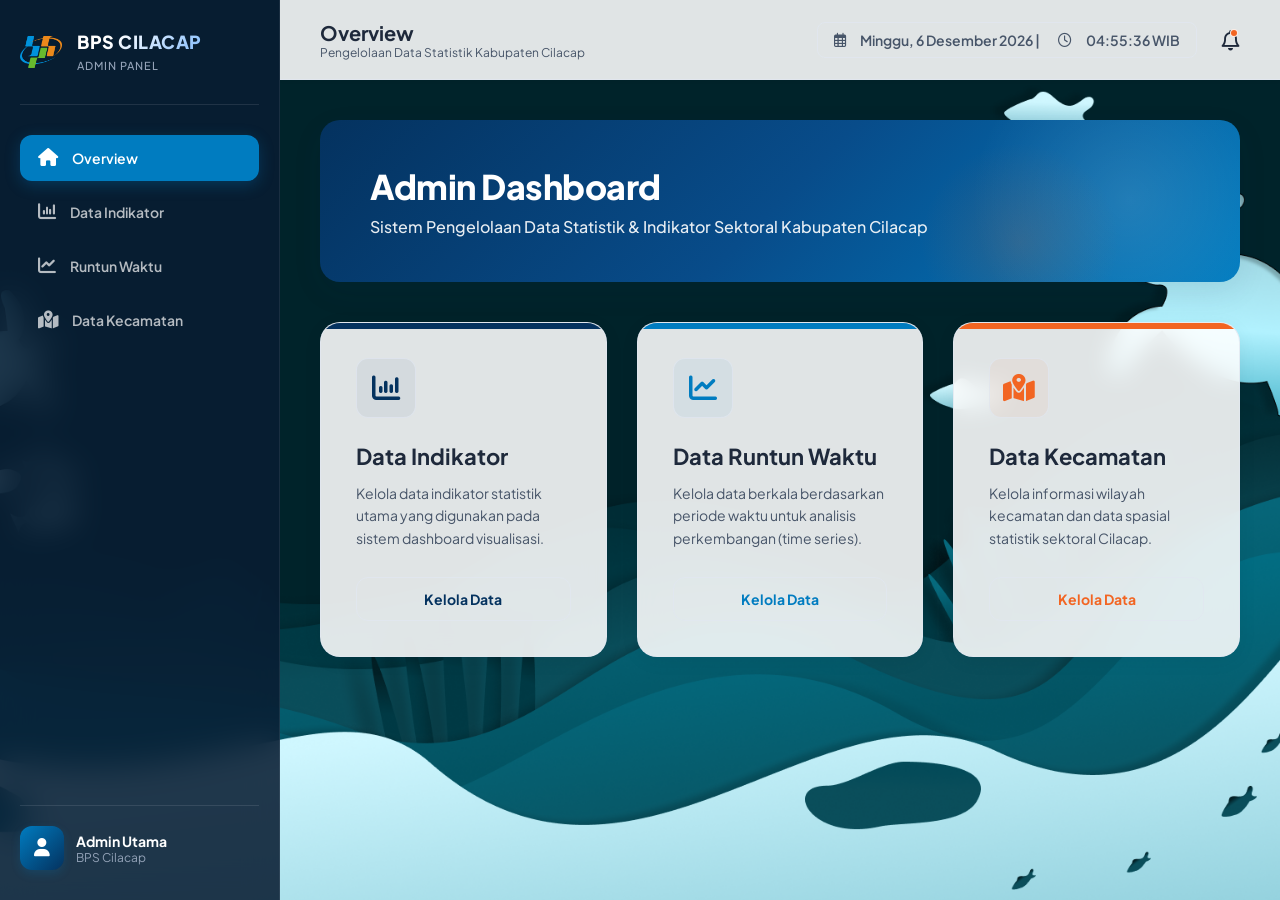
==== commit a79be718: "Fix: path css admin" ====
--- a/admin/index.html
+++ b/admin/index.html
@@ -5,7 +5,7 @@
     <meta charset="UTF-8">
     <meta name="viewport" content="width=device-width, initial-scale=1.0">
     <title>Admin Dashboard BPS Kabupaten Cilacap</title>
-    <link rel="stylesheet" href="style.css">
+    <link rel="stylesheet" href="/admin/style.css">
     <link rel="stylesheet" href="https://cdnjs.cloudflare.com/ajax/libs/font-awesome/6.7.2/css/all.min.css">
 </head>
 
--- a/admin/style.css
+++ b/admin/style.css
@@ -8,15 +8,15 @@
     --success: #10B981;       /* Green */
     --danger: #EF4444;        /* Red */
     --warning: #F59E0B;       /* Orange-yellow */
-    --bg-page: #F4F6F9;       /* Light gray page background */
-    --bg-card: #FFFFFF;       /* White card background */
+    --bg-page: transparent;   /* Page background transparent */
+    --bg-card: rgba(255, 255, 255, 0.88); /* Translucent glass card */
     --text-primary: #1E293B;  /* Slate 800 */
     --text-secondary: #475569;/* Slate 600 */
     --text-muted: #94A3B8;    /* Slate 400 */
-    --border-color: #E2E8F0;  /* Slate 200 */
-    
-    --sidebar-bg: #091D33;    /* Very dark blue sidebar */
-    --sidebar-hover: #132E4F;
+    --border-color: rgba(226, 232, 240, 0.8);  /* Translucent border */
+    
+    --sidebar-bg: rgba(9, 29, 51, 0.88);    /* Translucent dark sidebar */
+    --sidebar-hover: rgba(19, 46, 79, 0.9);
     --sidebar-active: #007CC0;
     
     --radius-sm: 8px;
@@ -38,7 +38,8 @@
 }
 
 body {
-    background-color: var(--bg-page);
+    background: url('../wallpaper/background_1.png') no-repeat center center fixed;
+    background-size: cover;
     color: var(--text-primary);
     min-height: 100vh;
     display: flex;
@@ -56,12 +57,14 @@
 .sidebar {
     width: 280px;
     background-color: var(--sidebar-bg);
+    backdrop-filter: blur(16px);
+    -webkit-backdrop-filter: blur(16px);
     color: white;
     padding: 30px 20px;
     display: flex;
     flex-direction: column;
     flex-shrink: 0;
-    border-right: 1px solid rgba(255, 255, 255, 0.05);
+    border-right: 1px solid rgba(255, 255, 255, 0.08);
     transition: var(--transition);
     z-index: 100;
 }
@@ -186,6 +189,8 @@
 /* Topbar Styles */
 .topbar {
     background-color: var(--bg-card);
+    backdrop-filter: blur(16px);
+    -webkit-backdrop-filter: blur(16px);
     height: 80px;
     min-height: 80px;
     padding: 0 40px;
@@ -338,6 +343,8 @@
 
 .stat-card {
     background-color: var(--bg-card);
+    backdrop-filter: blur(12px);
+    -webkit-backdrop-filter: blur(12px);
     padding: 24px;
     border-radius: var(--radius-md);
     box-shadow: var(--shadow-md);
@@ -410,6 +417,8 @@
 
 .menu-card {
     background-color: var(--bg-card);
+    backdrop-filter: blur(12px);
+    -webkit-backdrop-filter: blur(12px);
     border-radius: var(--radius-lg);
     padding: 35px;
     border: 1px solid var(--border-color);
@@ -526,7 +535,7 @@
 .section-header h2 {
     font-size: 24px;
     font-weight: 800;
-    color: var(--primary);
+    color: #B2F2FF;
     margin-bottom: 6px;
     position: relative;
     display: inline-block;
@@ -534,7 +543,7 @@
 
 .section-header p {
     font-size: 14px;
-    color: var(--text-secondary);
+    color: #B2F2FF;
 }
 
 /* ================= DATA INDIKATOR TAB ================= */
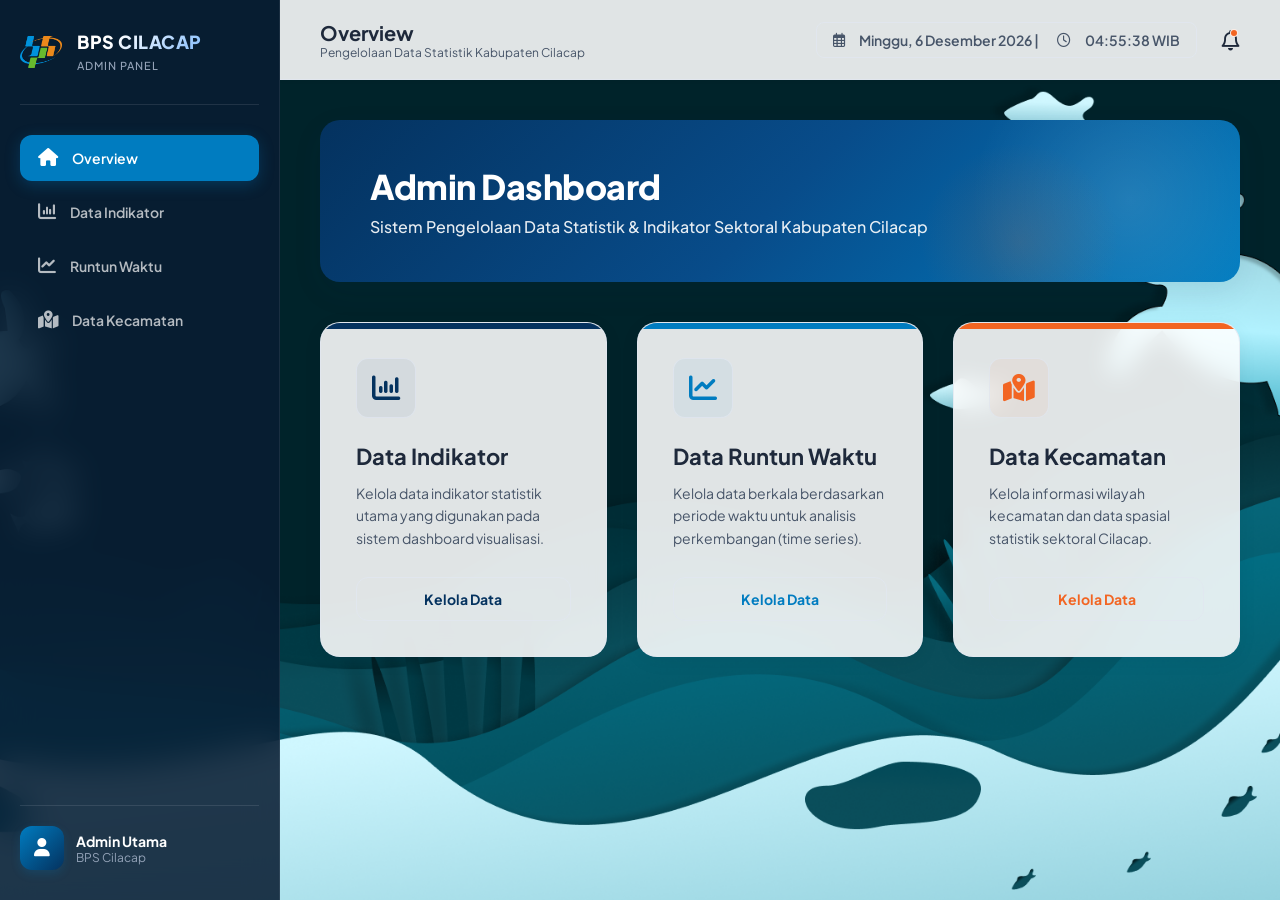
==== commit 4f1845c7: "perbaikan user experience" ====
--- a/admin/index.html
+++ b/admin/index.html
@@ -5,6 +5,7 @@
     <meta charset="UTF-8">
     <meta name="viewport" content="width=device-width, initial-scale=1.0">
     <title>Admin Dashboard BPS Kabupaten Cilacap</title>
+    <link rel="icon" type="image/webp" href="/logo_bps/logo%20bps.webp">
     <link rel="stylesheet" href="/admin/style.css">
     <link rel="stylesheet" href="https://cdnjs.cloudflare.com/ajax/libs/font-awesome/6.7.2/css/all.min.css">
 </head>
@@ -16,7 +17,7 @@
         <!-- Sidebar Navigation -->
         <aside class="sidebar">
             <div class="sidebar-brand">
-                <img src="../logo_bps/logo%20bps.webp" alt="Logo BPS" class="bps-logo-img">
+                <img src="/logo_bps/logo%20bps.webp" alt="Logo BPS" class="bps-logo-img">
                 <div class="brand-text">
                     <h2>BPS CILACAP</h2>
                     <span>Admin Panel</span>
@@ -284,13 +285,16 @@
 
                         <div class="form-group">
                             <label>Tema Besar</label>
-                            <select id="kec-filter-tema">
-                                <option value="Pertanian" selected>Pertanian</option>
-                                <option value="Kesehatan">Kesehatan</option>
-                                <option value="Pendidikan">Pendidikan</option>
-                                <option value="Ekonomi">Ekonomi</option>
-                                <option value="Kependudukan">Kependudukan</option>
-                            </select>
+                            <div style="display: flex; gap: 10px;">
+                                <select id="kec-filter-tema" style="flex: 1;">
+                                    <option value="Pertanian" selected>Pertanian</option>
+                                    <option value="Kesehatan">Kesehatan</option>
+                                    <option value="Pendidikan">Pendidikan</option>
+                                    <option value="Ekonomi">Ekonomi</option>
+                                    <option value="Kependudukan">Kependudukan</option>
+                                </select>
+                                <button type="button" id="btn-delete-kec-tema" style="padding: 10px 15px; background: #e74c3c; color: white; font-weight: 700; border: none; border-radius: var(--radius-sm); cursor: pointer; font-size: 13px; white-space: nowrap;">Hapus Tema</button>
+                            </div>
                         </div>
 
                         <div class="form-group">
@@ -306,11 +310,16 @@
 
                     <!-- TABEL DATA -->
                     <div class="kecamatan-card tabel-card">
-                        <div class="table-controls">
-                            <h3 id="tabel-judul-kecamatan">Data Pertanian Tahun 2025</h3>
-                            <div class="search-wrapper">
-                                <i class="fa-solid fa-magnifying-glass search-icon"></i>
-                                <input type="text" id="kec-table-search" placeholder="Cari nama kecamatan...">
+                        <div class="table-controls" style="display: flex; justify-content: space-between; align-items: center; flex-wrap: wrap; gap: 15px;">
+                            <h3 id="tabel-judul-kecamatan" style="margin: 0;">Data Pertanian Tahun 2025</h3>
+                            <div style="display: flex; align-items: center; gap: 12px; flex-wrap: wrap;">
+                                <button type="button" id="btn-save-inline-kec" class="btn-simpan" style="width: auto; margin: 0; padding: 8px 16px; font-size: 13px; display: flex; align-items: center; gap: 6px; background-color: var(--secondary); box-shadow: 0 4px 10px rgba(0, 124, 192, 0.15);">
+                                    <i class="fa-solid fa-floppy-disk"></i> Simpan Perubahan
+                                </button>
+                                <div class="search-wrapper" style="margin: 0;">
+                                    <i class="fa-solid fa-magnifying-glass search-icon"></i>
+                                    <input type="text" id="kec-table-search" placeholder="Cari nama kecamatan...">
+                                </div>
                             </div>
                         </div>
 
@@ -792,6 +801,8 @@
         const filterKecTema = document.getElementById('kec-filter-tema');
         const filterKecVar = document.getElementById('kec-filter-variabel');
         const btnDeleteKecVar = document.getElementById('btn-delete-kec-var');
+        const btnDeleteKecTema = document.getElementById('btn-delete-kec-tema');
+        const btnSaveInlineKec = document.getElementById('btn-save-inline-kec');
         const searchKecInput = document.getElementById('kec-table-search');
         const tableBody = document.getElementById('kecamatan-table-body');
         const thVarNama = document.getElementById('th-variabel-nama');
@@ -806,6 +817,8 @@
 
         let ALL_THEMES = ["Pertanian", "Kesehatan", "Pendidikan", "Ekonomi", "Kependudukan"];
         let currentKecData = {};
+        let editingKecValues = [];
+        let lastLoadedVar = '', lastLoadedTahun = '', lastLoadedTema = '';
 
         function updateThemeSelects() {
             const prevInputVal = inputKecTema.value;
@@ -834,6 +847,9 @@
             } else if (ALL_THEMES.includes("Pertanian")) {
                 filterKecTema.value = "Pertanian";
             }
+            
+            inputKecTema.syncCustomSelect?.();
+            filterKecTema.syncCustomSelect?.();
         }
 
         async function updateKecVariables() {
@@ -872,6 +888,7 @@
                 }
             }
             
+            filterKecVar.syncCustomSelect?.();
             renderKecamatanTable();
         }
 
@@ -882,7 +899,13 @@
             const search = (searchKecInput.value || '').toLowerCase();
             
             const hasData = varName && currentKecData[varName];
-            const values = hasData ? currentKecData[varName] : null;
+
+            if (lastLoadedVar !== varName || lastLoadedTahun !== tahun || lastLoadedTema !== tema) {
+                lastLoadedVar = varName;
+                lastLoadedTahun = tahun;
+                lastLoadedTema = tema;
+                editingKecValues = hasData ? [...currentKecData[varName]] : Array(24).fill(null);
+            }
 
             thVarNama.textContent = hasData ? varName : 'Data';
             tableTitle.textContent = hasData 
@@ -892,13 +915,70 @@
             tableBody.innerHTML = '';
             KECAMATAN_NAMES.forEach((kec, i) => {
                 if (search && !kec.toLowerCase().includes(search)) return;
-                const val = (values && Array.isArray(values)) ? values[i] : null;
-                const display = (val !== null && val !== undefined && val !== '-') ? parseFloat(val).toLocaleString('id-ID') : '-';
+                
+                let cellContent;
+                if (hasData) {
+                    const val = editingKecValues[i];
+                    const inputVal = (val !== null && val !== undefined) ? val : '';
+                    cellContent = `<input type="number" step="any" class="kec-inline-input" data-index="${i}" value="${inputVal}" placeholder="-">`;
+                } else {
+                    cellContent = `<span style="color:#aaa">-</span>`;
+                }
+
                 const tr = document.createElement('tr');
-                tr.innerHTML = `<td style="text-align:center">${i + 1}</td><td>${kec}</td><td style="font-weight:700;color:var(--primary)">${display}</td>`;
+                tr.innerHTML = `<td style="text-align:center">${i + 1}</td><td>${kec}</td><td>${cellContent}</td>`;
                 tableBody.appendChild(tr);
             });
         }
+
+        tableBody.addEventListener('input', function (e) {
+            if (e.target.classList.contains('kec-inline-input')) {
+                const idx = parseInt(e.target.dataset.index);
+                const val = e.target.value === '' ? null : parseFloat(e.target.value);
+                editingKecValues[idx] = val;
+            }
+        });
+
+        btnSaveInlineKec.addEventListener('click', async function () {
+            const tahun = filterKecTahun.value;
+            const tema = filterKecTema.value;
+            const variabel = filterKecVar.value;
+
+            if (!tahun || !tema || !variabel) {
+                showToast('error', 'Gagal', 'Pilih tahun, tema, dan variabel terlebih dahulu.');
+                return;
+            }
+
+            if (!editingKecValues || editingKecValues.length !== 24) {
+                showToast('error', 'Gagal', 'Data tidak valid.');
+                return;
+            }
+
+            try {
+                const res = await fetch(`${API}/api/kecamatan`, {
+                    method: 'POST',
+                    headers: { 'Content-Type': 'application/json' },
+                    body: JSON.stringify({
+                        tahun: tahun,
+                        tema: tema,
+                        variabel: variabel,
+                        nilai: editingKecValues
+                    })
+                });
+
+                if (res.ok) {
+                    showToast('success', 'Perubahan Disimpan', `Data "${variabel}" berhasil disimpan.`);
+                    // Refresh data
+                    const r = await fetch(`${API}/api/kecamatan?tahun=${tahun}&tema=${tema}`);
+                    currentKecData = await r.json();
+                } else {
+                    const err = await res.json();
+                    showToast('error', 'Gagal', err.error || 'Terjadi kesalahan.');
+                }
+            } catch (e) {
+                showToast('error', 'Gagal', 'Tidak dapat terhubung ke server.');
+            }
+        });
 
         filterKecTahun.addEventListener('change', updateKecVariables);
         filterKecTema.addEventListener('change', updateKecVariables);
@@ -914,6 +994,8 @@
                 const defaultYears = [2024, 2025, 2026];
                 const allYears = Array.from(new Set([...defaultYears, ...yearsFromDb])).sort((a, b) => b - a);
                 
+                // Reset ke default agar tema yang dihapus hilang dari list
+                ALL_THEMES = ["Pertanian", "Kesehatan", "Pendidikan", "Ekonomi", "Kependudukan"];
                 // Tambah tema dari database jika belum ada di list default
                 Object.values(meta).forEach(temas => {
                     temas.forEach(t => {
@@ -947,6 +1029,9 @@
                 } else {
                     filterKecTahun.value = 2025;
                 }
+                
+                inputKecTahun.syncCustomSelect?.();
+                filterKecTahun.syncCustomSelect?.();
             } catch (e) {
                 console.error("Gagal memuat tahun kecamatan:", e);
             }
@@ -970,6 +1055,10 @@
             });
             const lastYear = years[years.length - 1];
             inputKecTahun.value = lastYear;
+            
+            inputKecTahun.syncCustomSelect?.();
+            filterKecTahun.syncCustomSelect?.();
+            
             showToast('success', 'Tahun Berhasil', `Berhasil menambahkan/memilih ${years.length} tahun.`);
         });
 
@@ -1005,6 +1094,31 @@
                 });
                 if (res.ok) {
                     showToast('error', 'Data Dihapus', `Variabel "${variabel}" berhasil dihapus.`);
+                    await initKecamatanYears();
+                    await updateKecVariables();
+                } else {
+                    const err = await res.json();
+                    showToast('error', 'Gagal', err.error || 'Terjadi kesalahan.');
+                }
+            } catch (e) {
+                showToast('error', 'Gagal', 'Tidak dapat terhubung ke server.');
+            }
+        });
+
+        btnDeleteKecTema.addEventListener('click', async function () {
+            const tahun = filterKecTahun.value;
+            const tema = filterKecTema.value;
+            if (!tahun || !tema) {
+                showToast('error', 'Gagal', 'Pilih tahun dan tema terlebih dahulu.');
+                return;
+            }
+            if (!confirm(`Hapus seluruh data tema "${tema}" pada tahun ${tahun}? Tindakan ini tidak bisa dibatalkan.`)) return;
+            try {
+                const res = await fetch(`${API}/api/kecamatan?tahun=${tahun}&tema=${encodeURIComponent(tema)}`, {
+                    method: 'DELETE'
+                });
+                if (res.ok) {
+                    showToast('error', 'Tema Dihapus', `Tema "${tema}" berhasil dihapus untuk tahun ${tahun}.`);
                     await initKecamatanYears();
                     await updateKecVariables();
                 } else {
@@ -1062,6 +1176,130 @@
         });
 
         // ============================================================
+        // HELPER CUSTOM SEARCHABLE SELECT DROPDOWNS
+        // ============================================================
+        function makeSearchableSelect(selectId) {
+            const select = document.getElementById(selectId);
+            if (!select) return;
+
+            select.style.display = 'none';
+
+            let wrapper = select.parentNode.querySelector(`.custom-select-wrapper[data-select="${selectId}"]`);
+            if (!wrapper) {
+                wrapper = document.createElement('div');
+                wrapper.className = 'custom-select-wrapper';
+                wrapper.setAttribute('data-select', selectId);
+                select.parentNode.insertBefore(wrapper, select.nextSibling);
+            }
+
+            wrapper.innerHTML = `
+                <div class="custom-select-trigger">
+                    <span class="custom-select-label">Pilih...</span>
+                    <i class="fa-solid fa-chevron-down" style="font-size: 11px; color: var(--text-secondary);"></i>
+                </div>
+                <div class="custom-select-dropdown">
+                    <input type="text" class="custom-select-search" placeholder="Cari...">
+                    <div class="custom-select-options"></div>
+                </div>
+            `;
+
+            const trigger = wrapper.querySelector('.custom-select-trigger');
+            const dropdown = wrapper.querySelector('.custom-select-dropdown');
+            const searchInput = wrapper.querySelector('.custom-select-search');
+            const optionsContainer = wrapper.querySelector('.custom-select-options');
+            const label = wrapper.querySelector('.custom-select-label');
+
+            trigger.addEventListener('click', (e) => {
+                e.stopPropagation();
+                document.querySelectorAll('.custom-select-dropdown').forEach(d => {
+                    if (d !== dropdown) d.classList.remove('show');
+                });
+                dropdown.classList.toggle('show');
+                if (dropdown.classList.contains('show')) {
+                    searchInput.value = '';
+                    filterOptions('');
+                    searchInput.focus();
+                }
+            });
+
+            document.addEventListener('click', (e) => {
+                if (!wrapper.contains(e.target)) {
+                    dropdown.classList.remove('show');
+                }
+            });
+
+            function filterOptions(query) {
+                const queryClean = query.toLowerCase().trim();
+                const options = optionsContainer.querySelectorAll('.custom-select-option');
+                let hasVisible = false;
+
+                optionsContainer.querySelectorAll('.no-results').forEach(el => el.remove());
+
+                options.forEach(opt => {
+                    const text = opt.textContent.toLowerCase();
+                    if (text.includes(queryClean)) {
+                        opt.style.display = 'block';
+                        hasVisible = true;
+                    } else {
+                        opt.style.display = 'none';
+                    }
+                });
+
+                if (!hasVisible && options.length > 0) {
+                    const noRes = document.createElement('div');
+                    noRes.className = 'custom-select-option no-results';
+                    noRes.textContent = 'Tidak ditemukan';
+                    optionsContainer.appendChild(noRes);
+                }
+            }
+
+            searchInput.addEventListener('input', (e) => {
+                filterOptions(e.target.value);
+            });
+
+            function syncOptions() {
+                optionsContainer.innerHTML = '';
+                const selectOptions = select.options;
+                const selectedVal = select.value;
+                let selectedLabelText = 'Pilih...';
+
+                Array.from(selectOptions).forEach(opt => {
+                    if (opt.disabled && !opt.value) return;
+
+                    const div = document.createElement('div');
+                    div.className = 'custom-select-option';
+                    div.setAttribute('data-value', opt.value);
+                    div.textContent = opt.textContent;
+
+                    if (opt.value === selectedVal) {
+                        div.classList.add('selected');
+                        selectedLabelText = opt.textContent;
+                    }
+
+                    div.addEventListener('click', () => {
+                        select.value = opt.value;
+                        label.textContent = opt.textContent;
+                        dropdown.classList.remove('show');
+
+                        select.dispatchEvent(new Event('change'));
+
+                        optionsContainer.querySelectorAll('.custom-select-option').forEach(item => {
+                            item.classList.remove('selected');
+                        });
+                        div.classList.add('selected');
+                    });
+
+                    optionsContainer.appendChild(div);
+                });
+
+                label.textContent = selectedLabelText;
+            }
+
+            syncOptions();
+            select.syncCustomSelect = syncOptions;
+        }
+
+        // ============================================================
         // INISIALISASI AWAL
         // ============================================================
         async function init() {
@@ -1069,6 +1307,13 @@
             await loadRuntunData();
             await initKecamatanYears();
             await updateKecVariables();
+
+            // Ubah dropdown kecamatan menjadi searchable & scrollable
+            makeSearchableSelect('kec-input-tahun');
+            makeSearchableSelect('kec-input-tema');
+            makeSearchableSelect('kec-filter-tahun');
+            makeSearchableSelect('kec-filter-tema');
+            makeSearchableSelect('kec-filter-variabel');
         }
         init();
     </script>
--- a/admin/style.css
+++ b/admin/style.css
@@ -1025,11 +1025,11 @@
 
 tbody tr {
     transition: var(--transition);
-    background-color: white;
+    background-color: #ffffff;
 }
 
 tbody tr:nth-child(even) {
-    background-color: var(--bg-page);
+    background-color: #f8fafc;
 }
 
 tbody tr:hover {
@@ -1262,4 +1262,154 @@
     .search-wrapper {
         width: 100%;
     }
+}
+
+/* ============================================================
+   CUSTOM SEARCHABLE SELECT DROPDOWNS
+   ============================================================ */
+.custom-select-wrapper {
+    position: relative;
+    width: 100%;
+}
+
+.custom-select-trigger {
+    display: flex;
+    justify-content: space-between;
+    align-items: center;
+    padding: 12px 16px;
+    border-radius: var(--radius-sm);
+    border: 1px solid var(--border-color);
+    background-color: var(--bg-card);
+    color: var(--text-primary);
+    font-size: 14px;
+    font-weight: 500;
+    cursor: pointer;
+    transition: var(--transition);
+}
+
+.custom-select-trigger:hover {
+    border-color: var(--secondary);
+    background-color: white;
+}
+
+.custom-select-dropdown {
+    display: none;
+    position: absolute;
+    top: 100%;
+    left: 0;
+    width: 100%;
+    background-color: white;
+    border: 1px solid var(--border-color);
+    border-radius: var(--radius-sm);
+    box-shadow: var(--shadow-lg);
+    z-index: 1000;
+    margin-top: 5px;
+    padding: 10px;
+    animation: selectFadeInDown 0.25s cubic-bezier(0.165, 0.84, 0.44, 1) forwards;
+}
+
+@keyframes selectFadeInDown {
+    from {
+        opacity: 0;
+        transform: translateY(-8px);
+    }
+    to {
+        opacity: 1;
+        transform: translateY(0);
+    }
+}
+
+.custom-select-dropdown.show {
+    display: block;
+}
+
+.custom-select-search {
+    width: 100%;
+    padding: 10px 12px;
+    border: 1px solid var(--border-color);
+    border-radius: var(--radius-sm);
+    outline: none;
+    font-size: 13px;
+    margin-bottom: 8px;
+    background-color: var(--bg-page);
+    transition: var(--transition);
+}
+
+.custom-select-search:focus {
+    border-color: var(--secondary);
+    background-color: white;
+    box-shadow: 0 0 0 3px rgba(0, 124, 192, 0.1);
+}
+
+.custom-select-options {
+    max-height: 180px;
+    overflow-y: auto;
+    display: flex;
+    flex-direction: column;
+    gap: 4px;
+}
+
+.custom-select-options::-webkit-scrollbar {
+    width: 6px;
+}
+
+.custom-select-options::-webkit-scrollbar-track {
+    background: rgba(0, 0, 0, 0.02);
+    border-radius: 4px;
+}
+
+.custom-select-options::-webkit-scrollbar-thumb {
+    background: var(--text-muted);
+    border-radius: 4px;
+}
+
+.custom-select-option {
+    padding: 8px 12px;
+    border-radius: var(--radius-sm);
+    font-size: 13.5px;
+    color: var(--text-secondary);
+    cursor: pointer;
+    transition: var(--transition);
+}
+
+.custom-select-option:hover {
+    background-color: rgba(0, 124, 192, 0.08);
+    color: var(--primary);
+}
+
+.custom-select-option.selected {
+    background-color: var(--secondary);
+    color: white;
+    font-weight: 600;
+}
+
+.custom-select-option.no-results {
+    text-align: center;
+    color: var(--text-muted);
+    pointer-events: none;
+    padding: 15px 0;
+}
+
+/* ============================================================
+   INLINE TABLE EDITING
+   ============================================================ */
+.kec-inline-input {
+    width: 100%;
+    border: 1px solid var(--border-color);
+    padding: 6px 10px;
+    border-radius: var(--radius-sm);
+    font-weight: 700;
+    color: var(--primary);
+    background-color: #f1f5f9;
+    font-family: inherit;
+    font-size: 14px;
+    transition: var(--transition);
+    box-sizing: border-box;
+}
+
+.kec-inline-input:focus {
+    border-color: var(--secondary);
+    background-color: #ffffff;
+    outline: none;
+    box-shadow: 0 0 0 3px rgba(0, 124, 192, 0.1);
 }
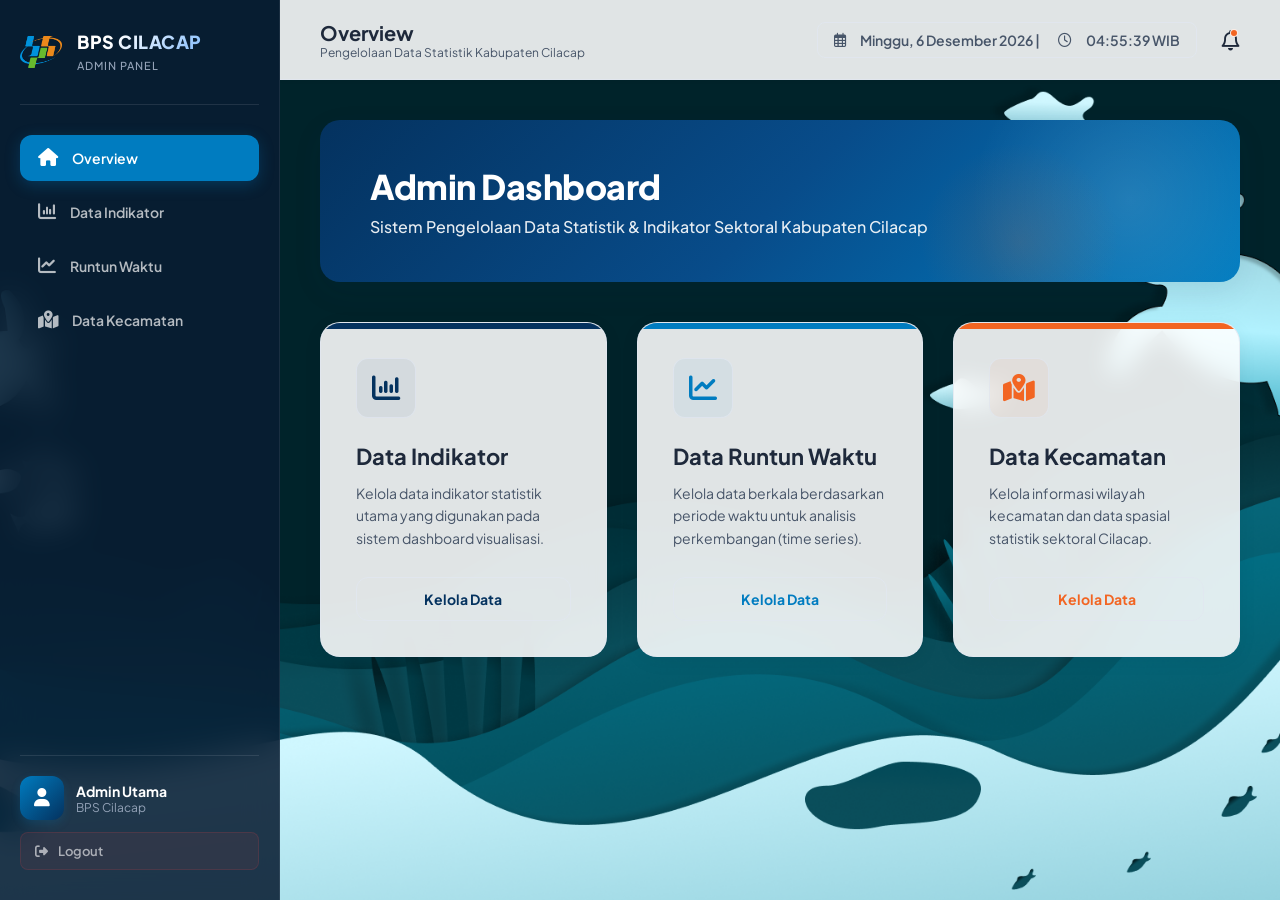
==== commit 33f4efaf: "kasih login admin biar aman" ====
--- a/admin/index.html
+++ b/admin/index.html
@@ -49,6 +49,10 @@
                         <p>BPS Cilacap</p>
                     </div>
                 </div>
+                <a href="/admin/logout" class="logout-btn">
+                    <i class="fa-solid fa-right-from-bracket"></i>
+                    <span>Logout</span>
+                </a>
             </div>
         </aside>
 
--- a/admin/style.css
+++ b/admin/style.css
@@ -143,6 +143,30 @@
 .sidebar-footer {
     padding-top: 20px;
     border-top: 1px solid rgba(255, 255, 255, 0.1);
+    display: flex;
+    flex-direction: column;
+    gap: 12px;
+}
+
+.logout-btn {
+    display: flex;
+    align-items: center;
+    gap: 10px;
+    padding: 10px 14px;
+    border-radius: var(--radius-sm);
+    color: rgba(255, 255, 255, 0.6);
+    text-decoration: none;
+    font-size: 13px;
+    font-weight: 600;
+    transition: var(--transition);
+    background: rgba(239, 68, 68, 0.08);
+    border: 1px solid rgba(239, 68, 68, 0.15);
+}
+
+.logout-btn:hover {
+    background: rgba(239, 68, 68, 0.2);
+    color: #FCA5A5;
+    border-color: rgba(239, 68, 68, 0.35);
 }
 
 .user-profile {
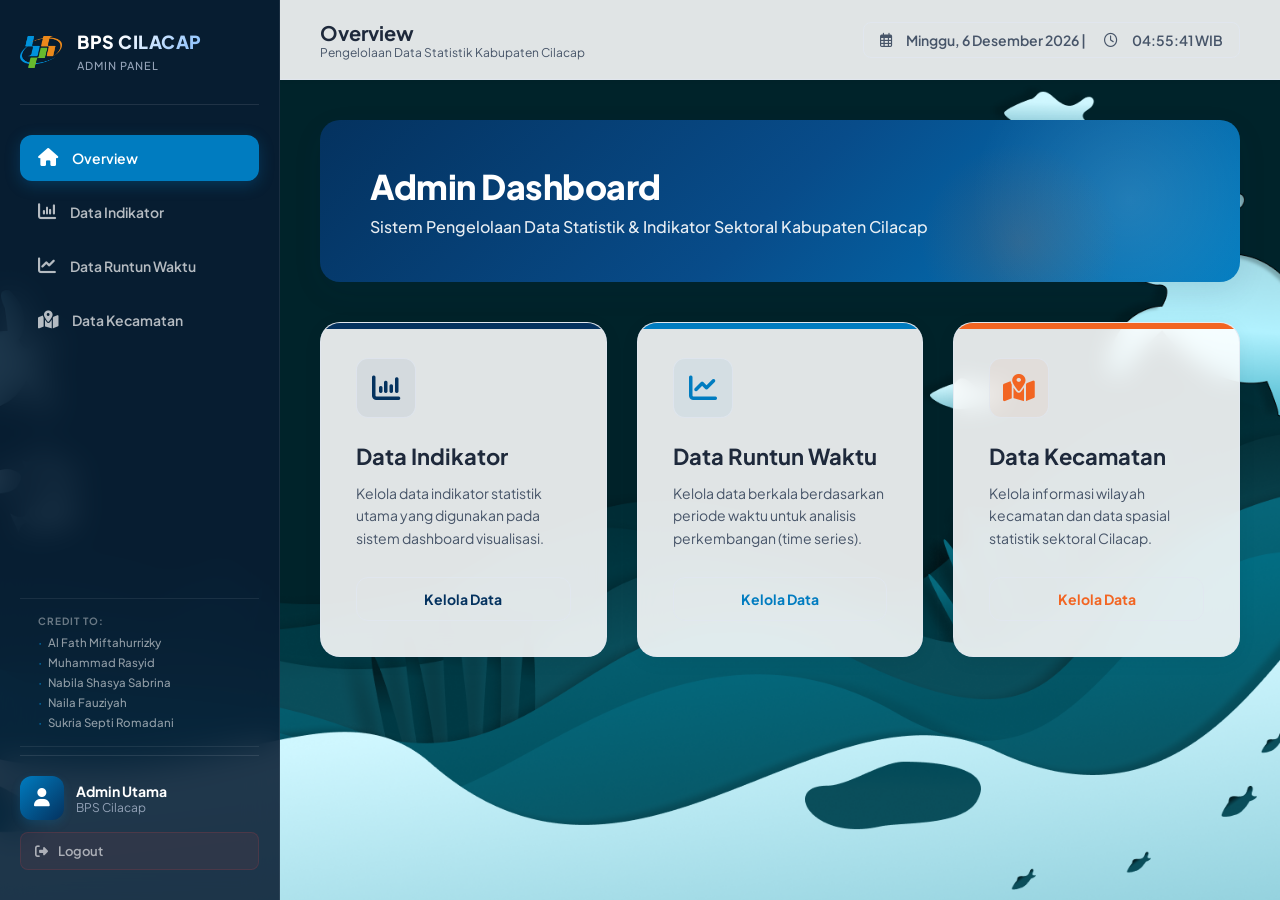
==== commit 0506aa93: "feat: remove bell icon, add credit section to sidebar" ====
--- a/admin/index.html
+++ b/admin/index.html
@@ -34,13 +34,25 @@
                 </div>
                 <div class="nav-item" data-tab="runtun">
                     <span class="nav-icon"><i class="fa-solid fa-chart-line"></i></span>
-                    <span class="nav-text">Runtun Waktu</span>
+                    <span class="nav-text">Data Runtun Waktu</span>
                 </div>
                 <div class="nav-item" data-tab="kecamatan">
                     <span class="nav-icon"><i class="fa-solid fa-map-location-dot"></i></span>
                     <span class="nav-text">Data Kecamatan</span>
                 </div>
             </nav>
+
+            <div class="sidebar-credit">
+                <p class="credit-title">Credit to:</p>
+                <ul class="credit-list">
+                    <li>Al Fath Miftahurrizky</li>
+                    <li>Muhammad Rasyid</li>
+                    <li>Nabila Shasya Sabrina</li>
+                    <li>Naila Fauziyah</li>
+                    <li>Sukria Septi Romadani</li>
+                </ul>
+            </div>
+
             <div class="sidebar-footer">
                 <div class="user-profile">
                     <div class="avatar"><i class="fa-solid fa-user"></i></div>
@@ -58,7 +70,7 @@
 
         <!-- Main Content Area -->
         <main class="main-content">
-            
+
             <!-- Top Bar -->
             <header class="topbar">
                 <div class="breadcrumb">
@@ -68,10 +80,6 @@
                 <div class="topbar-right">
                     <div class="live-clock" id="live-clock">
                         <i class="fa-regular fa-calendar-days" style="margin-right: 6px;"></i> Memuat waktu...
-                    </div>
-                    <div class="notification-badge">
-                        <i class="fa-regular fa-bell"></i>
-                        <span class="badge-dot"></span>
                     </div>
                 </div>
             </header>
@@ -128,7 +136,9 @@
                             <option value="2024">2024</option>
                             <option value="2025">2025</option>
                         </select>
-                        <button type="button" id="btn-add-indikator-tahun" style="padding: 10px 15px; border: 1px dashed var(--accent); background: var(--accent-light); color: var(--accent); font-weight: 700; border-radius: var(--radius-sm); cursor: pointer; transition: var(--transition); font-size: 13px;">+ Tambah Tahun</button>
+                        <button type="button" id="btn-add-indikator-tahun"
+                            style="padding: 10px 15px; border: 1px dashed var(--accent); background: var(--accent-light); color: var(--accent); font-weight: 700; border-radius: var(--radius-sm); cursor: pointer; transition: var(--transition); font-size: 13px;">+
+                            Tambah Tahun</button>
                     </div>
                 </div>
 
@@ -189,7 +199,7 @@
                     <div class="runtun-input-card">
                         <h3 id="runtun-form-title">Input Data Baru</h3>
                         <input type="hidden" id="runtun-edit-id" value="">
-                        
+
                         <div class="form-group">
                             <label>Nama Data / Indikator</label>
                             <input type="text" id="runtun-nama" placeholder="Contoh : Jumlah Penduduk">
@@ -198,7 +208,8 @@
                         <div class="form-group">
                             <label>Pilih Tahun Data</label>
                             <div class="tahun-list" id="runtun-tahun-list">
-                                <button class="tambah-tahun" id="btn-add-runtun-tahun"><i class="fa-solid fa-plus"></i> Tahun</button>
+                                <button class="tambah-tahun" id="btn-add-runtun-tahun"><i class="fa-solid fa-plus"></i>
+                                    Tahun</button>
                             </div>
                         </div>
 
@@ -207,7 +218,8 @@
                             <input type="number" step="any" id="runtun-nilai" placeholder="Masukkan nilai">
                         </div>
 
-                        <button class="btn-simpan" id="btn-save-runtun"><i class="fa-solid fa-floppy-disk"></i> Simpan Data</button>
+                        <button class="btn-simpan" id="btn-save-runtun"><i class="fa-solid fa-floppy-disk"></i> Simpan
+                            Data</button>
                     </div>
 
                     <!-- DATA TERSEDIA -->
@@ -228,11 +240,11 @@
                 </div>
 
                 <div class="kecamatan-container">
-                    
+
                     <!-- INPUT VARIABEL -->
                     <div class="kecamatan-card">
                         <h3>Tambah Variabel Kecamatan</h3>
-                        
+
                         <div class="form-group">
                             <label>Tahun Data</label>
                             <div style="display: flex; gap: 10px;">
@@ -242,7 +254,9 @@
                                     <option value="2025">2025</option>
                                     <option value="2026">2026</option>
                                 </select>
-                                <button type="button" id="btn-add-kec-input-tahun" style="padding: 10px 15px; border: 1px dashed var(--primary); background: rgba(4, 50, 95, 0.05); color: var(--primary); font-weight: 700; border-radius: var(--radius-sm); cursor: pointer; font-size: 13px; white-space: nowrap;">+ Tahun</button>
+                                <button type="button" id="btn-add-kec-input-tahun"
+                                    style="padding: 10px 15px; border: 1px dashed var(--primary); background: rgba(4, 50, 95, 0.05); color: var(--primary); font-weight: 700; border-radius: var(--radius-sm); cursor: pointer; font-size: 13px; white-space: nowrap;">+
+                                    Tahun</button>
                             </div>
                         </div>
 
@@ -257,7 +271,9 @@
                                     <option value="Ekonomi">Ekonomi</option>
                                     <option value="Kependudukan">Kependudukan</option>
                                 </select>
-                                <button type="button" id="btn-add-kec-tema" style="padding: 10px 15px; border: 1px dashed var(--primary); background: rgba(4, 50, 95, 0.05); color: var(--primary); font-weight: 700; border-radius: var(--radius-sm); cursor: pointer; font-size: 13px; white-space: nowrap;">+ Tema</button>
+                                <button type="button" id="btn-add-kec-tema"
+                                    style="padding: 10px 15px; border: 1px dashed var(--primary); background: rgba(4, 50, 95, 0.05); color: var(--primary); font-weight: 700; border-radius: var(--radius-sm); cursor: pointer; font-size: 13px; white-space: nowrap;">+
+                                    Tema</button>
                             </div>
                         </div>
 
@@ -268,7 +284,8 @@
 
                         <div class="form-group">
                             <label>Input Nilai Kecamatan (Pemisah Titik Koma ';')</label>
-                            <textarea id="kec-input-nilai" placeholder="Masukkan 24 nilai berurutan dipisahkan titik koma. Contoh :&#10;838273;12000;9000;7000;..."></textarea>
+                            <textarea id="kec-input-nilai"
+                                placeholder="Masukkan 24 nilai berurutan dipisahkan titik koma. Contoh :&#10;838273;12000;9000;7000;..."></textarea>
                             <small>Urutan mengikuti daftar kecamatan yang telah ditentukan (24 Kecamatan)</small>
                         </div>
 
@@ -278,7 +295,7 @@
                     <!-- PILIH DATA VISUALISASI -->
                     <div class="kecamatan-card">
                         <h3>Pilih Data Visualisasi</h3>
-                        
+
                         <div class="form-group">
                             <label>Tahun</label>
                             <select id="kec-filter-tahun">
@@ -297,7 +314,9 @@
                                     <option value="Ekonomi">Ekonomi</option>
                                     <option value="Kependudukan">Kependudukan</option>
                                 </select>
-                                <button type="button" id="btn-delete-kec-tema" style="padding: 10px 15px; background: #e74c3c; color: white; font-weight: 700; border: none; border-radius: var(--radius-sm); cursor: pointer; font-size: 13px; white-space: nowrap;">Hapus Tema</button>
+                                <button type="button" id="btn-delete-kec-tema"
+                                    style="padding: 10px 15px; background: #e74c3c; color: white; font-weight: 700; border: none; border-radius: var(--radius-sm); cursor: pointer; font-size: 13px; white-space: nowrap;">Hapus
+                                    Tema</button>
                             </div>
                         </div>
 
@@ -307,17 +326,21 @@
                                 <select id="kec-filter-variabel" style="flex: 1;">
                                     <option value="" selected disabled>Pilih Variabel</option>
                                 </select>
-                                <button type="button" id="btn-delete-kec-var" style="padding: 10px 15px; background: #e74c3c; color: white; font-weight: 700; border: none; border-radius: var(--radius-sm); cursor: pointer; font-size: 13px; white-space: nowrap;">Hapus Variabel</button>
+                                <button type="button" id="btn-delete-kec-var"
+                                    style="padding: 10px 15px; background: #e74c3c; color: white; font-weight: 700; border: none; border-radius: var(--radius-sm); cursor: pointer; font-size: 13px; white-space: nowrap;">Hapus
+                                    Variabel</button>
                             </div>
                         </div>
                     </div>
 
                     <!-- TABEL DATA -->
                     <div class="kecamatan-card tabel-card">
-                        <div class="table-controls" style="display: flex; justify-content: space-between; align-items: center; flex-wrap: wrap; gap: 15px;">
+                        <div class="table-controls"
+                            style="display: flex; justify-content: space-between; align-items: center; flex-wrap: wrap; gap: 15px;">
                             <h3 id="tabel-judul-kecamatan" style="margin: 0;">Data Pertanian Tahun 2025</h3>
                             <div style="display: flex; align-items: center; gap: 12px; flex-wrap: wrap;">
-                                <button type="button" id="btn-save-inline-kec" class="btn-simpan" style="width: auto; margin: 0; padding: 8px 16px; font-size: 13px; display: flex; align-items: center; gap: 6px; background-color: var(--secondary); box-shadow: 0 4px 10px rgba(0, 124, 192, 0.15);">
+                                <button type="button" id="btn-save-inline-kec" class="btn-simpan"
+                                    style="width: auto; margin: 0; padding: 8px 16px; font-size: 13px; display: flex; align-items: center; gap: 6px; background-color: var(--secondary); box-shadow: 0 4px 10px rgba(0, 124, 192, 0.15);">
                                     <i class="fa-solid fa-floppy-disk"></i> Simpan Perubahan
                                 </button>
                                 <div class="search-wrapper" style="margin: 0;">
@@ -441,10 +464,10 @@
             const container = document.getElementById('toast-container');
             const toast = document.createElement('div');
             toast.className = `toast ${type}`;
-            const icons = { 
-                success: '<i class="fa-solid fa-circle-check" style="color: #10B981;"></i>', 
-                error: '<i class="fa-solid fa-circle-xmark" style="color: #EF4444;"></i>', 
-                warning: '<i class="fa-solid fa-triangle-exclamation" style="color: #F59E0B;"></i>' 
+            const icons = {
+                success: '<i class="fa-solid fa-circle-check" style="color: #10B981;"></i>',
+                error: '<i class="fa-solid fa-circle-xmark" style="color: #EF4444;"></i>',
+                warning: '<i class="fa-solid fa-triangle-exclamation" style="color: #F59E0B;"></i>'
             };
             toast.innerHTML = `<div class="toast-icon">${icons[type] || '<i class="fa-solid fa-bell"></i>'}</div><div class="toast-content"><div class="toast-title">${title}</div><div class="toast-message">${message}</div></div>`;
             container.appendChild(toast);
@@ -464,11 +487,11 @@
                 const res = await fetch(`${API}/api/indikator`);
                 const data = await res.json();
                 const yearsFromDb = Object.keys(data).map(Number);
-                
+
                 // default years 2020-2025
                 const defaultYears = [2020, 2021, 2022, 2023, 2024, 2025];
                 const allYears = Array.from(new Set([...defaultYears, ...yearsFromDb])).sort((a, b) => a - b);
-                
+
                 indYearSelect.innerHTML = '<option value="" selected disabled>-- Pilih Tahun --</option>';
                 allYears.forEach(year => {
                     const opt = document.createElement('option');
@@ -527,7 +550,7 @@
             if (!yr) return;
             const years = parseYears(yr);
             if (years.length === 0) { showToast('error', 'Tidak Valid', 'Tidak ada tahun valid yang dimasukkan (1990 - 2100).'); return; }
-            
+
             years.forEach(y => {
                 if (!indYearSelect.querySelector(`option[value="${y}"]`)) {
                     const newOpt = document.createElement('option');
@@ -575,7 +598,7 @@
                 saveRuntunBtn.innerHTML = '<i class="fa-solid fa-floppy-disk"></i> Simpan Data';
                 return;
             }
-            const existing = runtunData.find(r => 
+            const existing = runtunData.find(r =>
                 r.nama.toLowerCase() === nama.toLowerCase() && r.tahun === selectedRuntunTahun.toString()
             );
             if (existing) {
@@ -610,7 +633,7 @@
         function renderRuntunYears() {
             const nama = runtunNamaInput.value.trim().toLowerCase();
             let yearsToShow = [];
-            
+
             if (nama) {
                 const records = runtunData.filter(r => r.nama.toLowerCase() === nama);
                 const dbYears = records.map(r => parseInt(r.tahun));
@@ -618,11 +641,11 @@
             } else {
                 yearsToShow = [...activeRuntunYears].sort((a, b) => a - b);
             }
-            
+
             // remove existing buttons
             const buttons = runtunTahunListContainer.querySelectorAll('.runtun-tahun-btn');
             buttons.forEach(btn => btn.remove());
-            
+
             // append buttons
             yearsToShow.forEach(year => {
                 const btn = document.createElement('button');
@@ -640,29 +663,29 @@
         addRuntunTahunBtn.addEventListener('click', function () {
             const buttons = runtunTahunListContainer.querySelectorAll('.runtun-tahun-btn');
             const currentYears = Array.from(buttons).map(b => parseInt(b.getAttribute('data-value'))).sort((a, b) => a - b);
-            
+
             let nextYearSuggest = "";
             if (currentYears.length > 0) {
                 nextYearSuggest = currentYears[currentYears.length - 1] + 1;
             } else {
                 nextYearSuggest = "2020";
             }
-            
+
             const yr = prompt('Masukkan tahun baru (bisa isi beberapa sekaligus, contoh: 2026, 2027, 2028-2030):', nextYearSuggest);
             if (!yr) return;
             const years = parseYears(yr);
             if (years.length === 0) { showToast('error', 'Tidak Valid', 'Tidak ada tahun valid yang dimasukkan (1990 - 2100).'); return; }
-            
+
             years.forEach(y => {
                 if (!activeRuntunYears.includes(y)) {
                     activeRuntunYears.push(y);
                 }
             });
-            
+
             selectedRuntunTahun = years[years.length - 1].toString();
             renderRuntunYears();
             updateRuntunFormFromSelection();
-            
+
             const newBtn = runtunTahunListContainer.querySelector(`.runtun-tahun-btn[data-value="${selectedRuntunTahun}"]`);
             if (newBtn) newBtn.click();
             showToast('success', 'Tahun Berhasil', `Berhasil menambahkan/memilih ${years.length} tahun.`);
@@ -775,13 +798,13 @@
             renderRuntunYears();
             selectedRuntunTahun = latest.tahun.toString();
             updateRuntunFormFromSelection();
-            
+
             const btn = runtunTahunListContainer.querySelector(`.runtun-tahun-btn[data-value="${selectedRuntunTahun}"]`);
             if (btn) {
                 document.querySelectorAll('.runtun-tahun-btn').forEach(b => b.classList.remove('active'));
                 btn.classList.add('active');
             }
-            
+
             document.querySelector('.runtun-input-card').scrollIntoView({ behavior: 'smooth', block: 'center' });
             showToast('warning', 'Mode Edit', `Mengedit data "${nama}".`);
         };
@@ -827,22 +850,22 @@
         function updateThemeSelects() {
             const prevInputVal = inputKecTema.value;
             const prevFilterVal = filterKecTema.value;
-            
+
             inputKecTema.innerHTML = '<option value="" selected disabled>Pilih Tema</option>';
             filterKecTema.innerHTML = '';
-            
+
             ALL_THEMES.forEach(t => {
                 const opt1 = document.createElement('option');
                 opt1.value = t;
                 opt1.textContent = t;
                 inputKecTema.appendChild(opt1);
-                
+
                 const opt2 = document.createElement('option');
                 opt2.value = t;
                 opt2.textContent = t;
                 filterKecTema.appendChild(opt2);
             });
-            
+
             if (prevInputVal && ALL_THEMES.includes(prevInputVal)) {
                 inputKecTema.value = prevInputVal;
             }
@@ -851,7 +874,7 @@
             } else if (ALL_THEMES.includes("Pertanian")) {
                 filterKecTema.value = "Pertanian";
             }
-            
+
             inputKecTema.syncCustomSelect?.();
             filterKecTema.syncCustomSelect?.();
         }
@@ -865,10 +888,10 @@
             } catch (e) {
                 currentKecData = {};
             }
-            
+
             const varKeys = Object.keys(currentKecData);
             const prevVal = filterKecVar.value;
-            
+
             filterKecVar.innerHTML = '';
             if (varKeys.length === 0) {
                 const opt = document.createElement('option');
@@ -884,14 +907,14 @@
                     opt.textContent = v;
                     filterKecVar.appendChild(opt);
                 });
-                
+
                 if (prevVal && varKeys.includes(prevVal)) {
                     filterKecVar.value = prevVal;
                 } else {
                     filterKecVar.value = varKeys[0];
                 }
             }
-            
+
             filterKecVar.syncCustomSelect?.();
             renderKecamatanTable();
         }
@@ -901,7 +924,7 @@
             const tema = filterKecTema.value;
             const varName = filterKecVar.value;
             const search = (searchKecInput.value || '').toLowerCase();
-            
+
             const hasData = varName && currentKecData[varName];
 
             if (lastLoadedVar !== varName || lastLoadedTahun !== tahun || lastLoadedTema !== tema) {
@@ -912,14 +935,14 @@
             }
 
             thVarNama.textContent = hasData ? varName : 'Data';
-            tableTitle.textContent = hasData 
+            tableTitle.textContent = hasData
                 ? `Data ${tema} Tahun ${tahun} — ${varName}`
                 : `Data ${tema} Tahun ${tahun}`;
 
             tableBody.innerHTML = '';
             KECAMATAN_NAMES.forEach((kec, i) => {
                 if (search && !kec.toLowerCase().includes(search)) return;
-                
+
                 let cellContent;
                 if (hasData) {
                     const val = editingKecValues[i];
@@ -994,10 +1017,10 @@
                 const res = await fetch(`${API}/api/kecamatan/meta`);
                 const meta = await res.json();
                 const yearsFromDb = Object.keys(meta).map(Number);
-                
+
                 const defaultYears = [2024, 2025, 2026];
                 const allYears = Array.from(new Set([...defaultYears, ...yearsFromDb])).sort((a, b) => b - a);
-                
+
                 // Reset ke default agar tema yang dihapus hilang dari list
                 ALL_THEMES = ["Pertanian", "Kesehatan", "Pendidikan", "Ekonomi", "Kependudukan"];
                 // Tambah tema dari database jika belum ada di list default
@@ -1033,7 +1056,7 @@
                 } else {
                     filterKecTahun.value = 2025;
                 }
-                
+
                 inputKecTahun.syncCustomSelect?.();
                 filterKecTahun.syncCustomSelect?.();
             } catch (e) {
@@ -1046,7 +1069,7 @@
             if (!yr) return;
             const years = parseYears(yr);
             if (years.length === 0) { showToast('error', 'Tidak Valid', 'Tidak ada tahun valid yang dimasukkan (1990 - 2100).'); return; }
-            
+
             years.forEach(y => {
                 [inputKecTahun, filterKecTahun].forEach(sel => {
                     if (!sel.querySelector(`option[value="${y}"]`)) {
@@ -1059,10 +1082,10 @@
             });
             const lastYear = years[years.length - 1];
             inputKecTahun.value = lastYear;
-            
+
             inputKecTahun.syncCustomSelect?.();
             filterKecTahun.syncCustomSelect?.();
-            
+
             showToast('success', 'Tahun Berhasil', `Berhasil menambahkan/memilih ${years.length} tahun.`);
         });
 
@@ -1322,4 +1345,5 @@
         init();
     </script>
 </body>
+
 </html>
--- a/admin/style.css
+++ b/admin/style.css
@@ -140,6 +140,47 @@
     justify-content: center;
 }
 
+.sidebar-credit {
+    padding: 16px 18px;
+    border-top: 1px solid rgba(255, 255, 255, 0.08);
+    border-bottom: 1px solid rgba(255, 255, 255, 0.08);
+    margin: 8px 0;
+}
+
+.credit-title {
+    font-size: 10px;
+    font-weight: 700;
+    letter-spacing: 1px;
+    text-transform: uppercase;
+    color: rgba(255, 255, 255, 0.4);
+    margin-bottom: 8px;
+}
+
+.credit-list {
+    list-style: none;
+    padding: 0;
+    margin: 0;
+    display: flex;
+    flex-direction: column;
+    gap: 5px;
+}
+
+.credit-list li {
+    font-size: 11.5px;
+    color: rgba(255, 255, 255, 0.55);
+    font-weight: 500;
+    padding-left: 10px;
+    position: relative;
+}
+
+.credit-list li::before {
+    content: '·';
+    position: absolute;
+    left: 0;
+    color: rgba(0, 124, 192, 0.7);
+    font-weight: 700;
+}
+
 .sidebar-footer {
     padding-top: 20px;
     border-top: 1px solid rgba(255, 255, 255, 0.1);
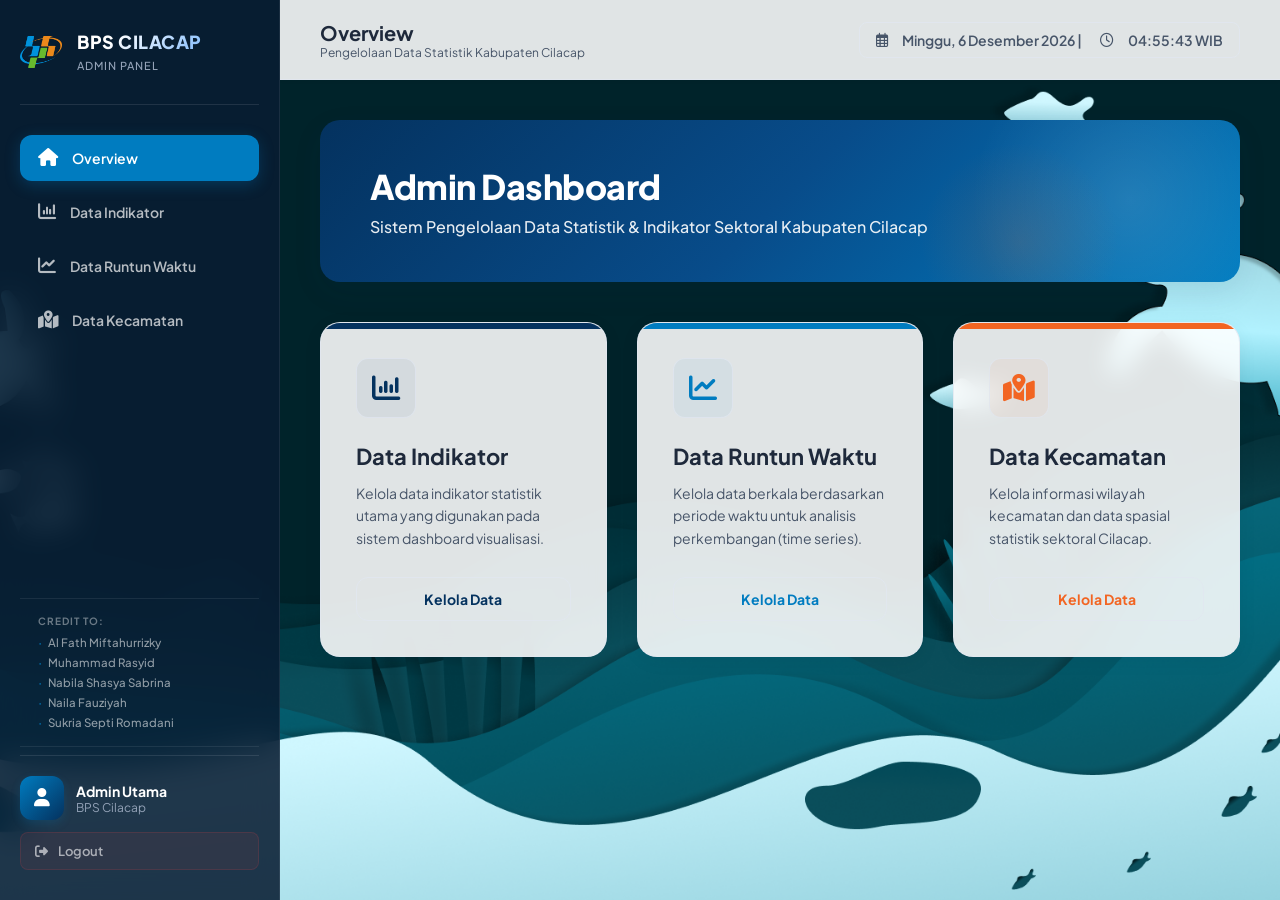
==== commit 13c90f7d: "membuat admin bisa edit nama variabel yang sudah ada" ====
--- a/admin/index.html
+++ b/admin/index.html
@@ -305,31 +305,41 @@
                         </div>
 
                         <div class="form-group">
-                            <label>Tema Besar</label>
-                            <div style="display: flex; gap: 10px;">
-                                <select id="kec-filter-tema" style="flex: 1;">
-                                    <option value="Pertanian" selected>Pertanian</option>
-                                    <option value="Kesehatan">Kesehatan</option>
-                                    <option value="Pendidikan">Pendidikan</option>
-                                    <option value="Ekonomi">Ekonomi</option>
-                                    <option value="Kependudukan">Kependudukan</option>
-                                </select>
-                                <button type="button" id="btn-delete-kec-tema"
-                                    style="padding: 10px 15px; background: #e74c3c; color: white; font-weight: 700; border: none; border-radius: var(--radius-sm); cursor: pointer; font-size: 13px; white-space: nowrap;">Hapus
-                                    Tema</button>
+                            <div style="display: flex; justify-content: space-between; align-items: center; margin-bottom: 6px;">
+                                <label style="margin: 0;">Tema Besar</label>
+                                <div style="display: flex; gap: 6px;">
+                                    <button type="button" id="btn-edit-kec-tema" class="btn-sm btn-edit-sm" title="Edit Nama Tema">
+                                        <i class="fa-solid fa-pen-to-square"></i> Edit Nama
+                                    </button>
+                                    <button type="button" id="btn-delete-kec-tema" class="btn-sm btn-delete-sm" title="Hapus Tema">
+                                        <i class="fa-solid fa-trash-can"></i> Hapus
+                                    </button>
+                                </div>
                             </div>
+                            <select id="kec-filter-tema" style="width: 100%;">
+                                <option value="Pertanian" selected>Pertanian</option>
+                                <option value="Kesehatan">Kesehatan</option>
+                                <option value="Pendidikan">Pendidikan</option>
+                                <option value="Ekonomi">Ekonomi</option>
+                                <option value="Kependudukan">Kependudukan</option>
+                            </select>
                         </div>
 
                         <div class="form-group">
-                            <label>Variabel</label>
-                            <div style="display: flex; gap: 10px;">
-                                <select id="kec-filter-variabel" style="flex: 1;">
-                                    <option value="" selected disabled>Pilih Variabel</option>
-                                </select>
-                                <button type="button" id="btn-delete-kec-var"
-                                    style="padding: 10px 15px; background: #e74c3c; color: white; font-weight: 700; border: none; border-radius: var(--radius-sm); cursor: pointer; font-size: 13px; white-space: nowrap;">Hapus
-                                    Variabel</button>
+                            <div style="display: flex; justify-content: space-between; align-items: center; margin-bottom: 6px;">
+                                <label style="margin: 0;">Variabel</label>
+                                <div style="display: flex; gap: 6px;">
+                                    <button type="button" id="btn-edit-kec-var" class="btn-sm btn-edit-sm" title="Edit Nama Variabel">
+                                        <i class="fa-solid fa-pen-to-square"></i> Edit Nama
+                                    </button>
+                                    <button type="button" id="btn-delete-kec-var" class="btn-sm btn-delete-sm" title="Hapus Variabel">
+                                        <i class="fa-solid fa-trash-can"></i> Hapus
+                                    </button>
+                                </div>
                             </div>
+                            <select id="kec-filter-variabel" style="width: 100%;">
+                                <option value="" selected disabled>Pilih Variabel</option>
+                            </select>
                         </div>
                     </div>
 
@@ -373,6 +383,28 @@
 
     <!-- Toast Notification Container -->
     <div class="toast-container" id="toast-container"></div>
+
+    <!-- Custom Modal Popup -->
+    <div id="custom-modal-overlay" class="custom-modal-overlay">
+        <div class="custom-modal-card">
+            <div class="custom-modal-header">
+                <div id="custom-modal-icon" class="custom-modal-icon">
+                    <i class="fa-solid fa-pen-to-square"></i>
+                </div>
+                <div>
+                    <h3 id="custom-modal-title">Edit Nama</h3>
+                    <p id="custom-modal-subtitle">Masukkan nama baru di bawah ini:</p>
+                </div>
+            </div>
+            <div class="custom-modal-body" id="custom-modal-body">
+                <input type="text" id="custom-modal-input" class="custom-modal-input" placeholder="Masukkan nama..." autocomplete="off">
+            </div>
+            <div class="custom-modal-footer">
+                <button type="button" id="custom-modal-cancel" class="btn-modal-cancel">Batal</button>
+                <button type="button" id="custom-modal-confirm" class="btn-modal-confirm">Simpan</button>
+            </div>
+        </div>
+    </div>
 
     <!-- JavaScript Logic -->
     <script>
@@ -476,6 +508,90 @@
         }
 
         // ============================================================
+        // CUSTOM MODAL HELPER (REPLACES PROMPT & CONFIRM)
+        // ============================================================
+        function customPrompt({ title, subtitle, defaultValue = '', placeholder = 'Masukkan teks...' }) {
+            return new Promise((resolve) => {
+                const overlay = document.getElementById('custom-modal-overlay');
+                const titleEl = document.getElementById('custom-modal-title');
+                const subtitleEl = document.getElementById('custom-modal-subtitle');
+                const iconEl = document.getElementById('custom-modal-icon');
+                const bodyEl = document.getElementById('custom-modal-body');
+                const inputEl = document.getElementById('custom-modal-input');
+                const cancelBtn = document.getElementById('custom-modal-cancel');
+                const confirmBtn = document.getElementById('custom-modal-confirm');
+
+                titleEl.textContent = title;
+                subtitleEl.textContent = subtitle;
+                iconEl.className = 'custom-modal-icon';
+                iconEl.innerHTML = '<i class="fa-solid fa-pen-to-square"></i>';
+                bodyEl.style.display = 'block';
+                inputEl.value = defaultValue;
+                inputEl.placeholder = placeholder;
+                confirmBtn.className = 'btn-modal-confirm';
+                confirmBtn.textContent = 'Simpan';
+
+                overlay.classList.add('active');
+                setTimeout(() => { inputEl.focus(); inputEl.select(); }, 50);
+
+                function cleanup() {
+                    overlay.classList.remove('active');
+                    cancelBtn.removeEventListener('click', onCancel);
+                    confirmBtn.removeEventListener('click', onConfirm);
+                    inputEl.removeEventListener('keydown', onKeyDown);
+                }
+
+                function onCancel() { cleanup(); resolve(null); }
+                function onConfirm() { const val = inputEl.value.trim(); cleanup(); resolve(val); }
+                function onKeyDown(e) {
+                    if (e.key === 'Enter') onConfirm();
+                    if (e.key === 'Escape') onCancel();
+                }
+
+                cancelBtn.addEventListener('click', onCancel);
+                confirmBtn.addEventListener('click', onConfirm);
+                inputEl.addEventListener('keydown', onKeyDown);
+            });
+        }
+
+        function customConfirm({ title, subtitle, confirmText = 'Ya, Hapus', isDanger = true }) {
+            return new Promise((resolve) => {
+                const overlay = document.getElementById('custom-modal-overlay');
+                const titleEl = document.getElementById('custom-modal-title');
+                const subtitleEl = document.getElementById('custom-modal-subtitle');
+                const iconEl = document.getElementById('custom-modal-icon');
+                const bodyEl = document.getElementById('custom-modal-body');
+                const cancelBtn = document.getElementById('custom-modal-cancel');
+                const confirmBtn = document.getElementById('custom-modal-confirm');
+
+                titleEl.textContent = title;
+                subtitleEl.textContent = subtitle;
+                iconEl.className = `custom-modal-icon ${isDanger ? 'danger' : ''}`;
+                iconEl.innerHTML = isDanger ? '<i class="fa-solid fa-triangle-exclamation"></i>' : '<i class="fa-solid fa-circle-info"></i>';
+                bodyEl.style.display = 'none';
+                confirmBtn.className = `btn-modal-confirm ${isDanger ? 'danger' : ''}`;
+                confirmBtn.textContent = confirmText;
+
+                overlay.classList.add('active');
+
+                function cleanup() {
+                    overlay.classList.remove('active');
+                    cancelBtn.removeEventListener('click', onCancel);
+                    confirmBtn.removeEventListener('click', onConfirm);
+                    window.removeEventListener('keydown', onKeyDown);
+                }
+
+                function onCancel() { cleanup(); resolve(false); }
+                function onConfirm() { cleanup(); resolve(true); }
+                function onKeyDown(e) { if (e.key === 'Escape') onCancel(); }
+
+                cancelBtn.addEventListener('click', onCancel);
+                confirmBtn.addEventListener('click', onConfirm);
+                window.addEventListener('keydown', onKeyDown);
+            });
+        }
+
+        // ============================================================
         // DATA INDIKATOR
         // ============================================================
         const indYearSelect = document.getElementById('indikator-tahun-select');
@@ -545,8 +661,12 @@
             }
         });
 
-        addIndYearBtn.addEventListener('click', function () {
-            const yr = prompt('Masukkan tahun baru (bisa isi beberapa sekaligus, contoh: 2026, 2027, 2028-2030):');
+        addIndYearBtn.addEventListener('click', async function () {
+            const yr = await customPrompt({
+                title: 'Tambah Tahun Data',
+                subtitle: 'Masukkan tahun baru (bisa isi beberapa sekaligus, contoh: 2026, 2027, 2028-2030):',
+                defaultValue: ''
+            });
             if (!yr) return;
             const years = parseYears(yr);
             if (years.length === 0) { showToast('error', 'Tidak Valid', 'Tidak ada tahun valid yang dimasukkan (1990 - 2100).'); return; }
@@ -660,18 +780,22 @@
             setupRuntunYearButtons();
         }
 
-        addRuntunTahunBtn.addEventListener('click', function () {
+        addRuntunTahunBtn.addEventListener('click', async function () {
             const buttons = runtunTahunListContainer.querySelectorAll('.runtun-tahun-btn');
             const currentYears = Array.from(buttons).map(b => parseInt(b.getAttribute('data-value'))).sort((a, b) => a - b);
 
             let nextYearSuggest = "";
             if (currentYears.length > 0) {
-                nextYearSuggest = currentYears[currentYears.length - 1] + 1;
+                nextYearSuggest = (currentYears[currentYears.length - 1] + 1).toString();
             } else {
                 nextYearSuggest = "2020";
             }
 
-            const yr = prompt('Masukkan tahun baru (bisa isi beberapa sekaligus, contoh: 2026, 2027, 2028-2030):', nextYearSuggest);
+            const yr = await customPrompt({
+                title: 'Tambah Tahun Data Runtun Waktu',
+                subtitle: 'Masukkan tahun baru (bisa isi beberapa sekaligus, contoh: 2026, 2027, 2028-2030):',
+                defaultValue: nextYearSuggest
+            });
             if (!yr) return;
             const years = parseYears(yr);
             if (years.length === 0) { showToast('error', 'Tidak Valid', 'Tidak ada tahun valid yang dimasukkan (1990 - 2100).'); return; }
@@ -723,14 +847,15 @@
                 const el = document.createElement('div');
                 el.className = 'data-item';
                 el.innerHTML = `
-                    <div>
+                    <div class="data-item-content">
                         <h4>${nama}</h4>
-                        <p>Periode: ${range} &nbsp;|&nbsp; ${records.length} tahun data</p>
+                        <p><i class="fa-regular fa-calendar-days" style="margin-right: 4px;"></i> Periode: ${range} &nbsp;|&nbsp; ${records.length} tahun data</p>
                         <span class="nilai-tag">Nilai Terakhir (${latest.tahun}): ${parseFloat(latest.nilai).toLocaleString('id-ID')}</span>
                     </div>
                     <div class="aksi">
-                        <button class="edit" onclick="editRuntunGroup('${nama}')">Edit</button>
-                        <button class="hapus" onclick="deleteRuntunGroup('${nama}')">Hapus</button>
+                        <button class="edit-nama" onclick="renameRuntunGroup('${nama}')"><i class="fa-solid fa-pen-to-square"></i> Ubah Nama</button>
+                        <button class="edit" onclick="editRuntunGroup('${nama}')"><i class="fa-solid fa-sliders"></i> Edit Nilai</button>
+                        <button class="hapus" onclick="deleteRuntunGroup('${nama}')"><i class="fa-solid fa-trash-can"></i> Hapus</button>
                     </div>`;
                 runtunSavedListContainer.appendChild(el);
             });
@@ -809,8 +934,40 @@
             showToast('warning', 'Mode Edit', `Mengedit data "${nama}".`);
         };
 
+        window.renameRuntunGroup = async function (oldNama) {
+            const newNama = await customPrompt({
+                title: 'Edit Nama Data',
+                subtitle: `Masukkan nama baru untuk data runtun waktu "${oldNama}":`,
+                defaultValue: oldNama
+            });
+            if (!newNama || newNama.trim() === '' || newNama.trim() === oldNama) return;
+
+            try {
+                const res = await fetch(`${API}/api/runtun/rename`, {
+                    method: 'PUT',
+                    headers: { 'Content-Type': 'application/json' },
+                    body: JSON.stringify({ old_nama: oldNama, new_nama: newNama.trim() })
+                });
+                if (res.ok) {
+                    showToast('success', 'Nama Data Diperbarui', `Nama data "${oldNama}" berhasil diubah menjadi "${newNama.trim()}".`);
+                    await loadRuntunData();
+                } else {
+                    const err = await res.json();
+                    showToast('error', 'Gagal', err.error || 'Terjadi kesalahan.');
+                }
+            } catch (e) {
+                showToast('error', 'Gagal', 'Tidak dapat terhubung ke server.');
+            }
+        };
+
         window.deleteRuntunGroup = async function (nama) {
-            if (!confirm(`Hapus semua data runtun waktu untuk "${nama}"?`)) return;
+            const confirmed = await customConfirm({
+                title: 'Hapus Data Runtun Waktu?',
+                subtitle: `Semua data runtun waktu untuk "${nama}" akan dihapus secara permanen.`,
+                confirmText: 'Ya, Hapus Data',
+                isDanger: true
+            });
+            if (!confirmed) return;
             const ids = runtunData.filter(r => r.nama.toLowerCase() === nama.toLowerCase()).map(r => r.id);
             try {
                 await Promise.all(ids.map(id => fetch(`${API}/api/runtun/${id}`, { method: 'DELETE' })));
@@ -827,8 +984,10 @@
         const filterKecTahun = document.getElementById('kec-filter-tahun');
         const filterKecTema = document.getElementById('kec-filter-tema');
         const filterKecVar = document.getElementById('kec-filter-variabel');
+        const btnEditKecTema = document.getElementById('btn-edit-kec-tema');
+        const btnDeleteKecTema = document.getElementById('btn-delete-kec-tema');
+        const btnEditKecVar = document.getElementById('btn-edit-kec-var');
         const btnDeleteKecVar = document.getElementById('btn-delete-kec-var');
-        const btnDeleteKecTema = document.getElementById('btn-delete-kec-tema');
         const btnSaveInlineKec = document.getElementById('btn-save-inline-kec');
         const searchKecInput = document.getElementById('kec-table-search');
         const tableBody = document.getElementById('kecamatan-table-body');
@@ -1064,8 +1223,12 @@
             }
         }
 
-        addKecInputYearBtn.addEventListener('click', function () {
-            const yr = prompt('Masukkan tahun baru (bisa isi beberapa sekaligus, contoh: 2026, 2027, 2028-2030):');
+        addKecInputYearBtn.addEventListener('click', async function () {
+            const yr = await customPrompt({
+                title: 'Tambah Tahun Data Kecamatan',
+                subtitle: 'Masukkan tahun baru (bisa isi beberapa sekaligus, contoh: 2026, 2027, 2028-2030):',
+                defaultValue: ''
+            });
             if (!yr) return;
             const years = parseYears(yr);
             if (years.length === 0) { showToast('error', 'Tidak Valid', 'Tidak ada tahun valid yang dimasukkan (1990 - 2100).'); return; }
@@ -1089,8 +1252,12 @@
             showToast('success', 'Tahun Berhasil', `Berhasil menambahkan/memilih ${years.length} tahun.`);
         });
 
-        btnAddKecTema.addEventListener('click', function () {
-            const newTema = prompt('Masukkan nama tema besar baru:');
+        btnAddKecTema.addEventListener('click', async function () {
+            const newTema = await customPrompt({
+                title: 'Tambah Tema Besar',
+                subtitle: 'Masukkan nama tema besar baru:',
+                defaultValue: ''
+            });
             if (!newTema) return;
             const cleanTema = newTema.trim();
             if (!cleanTema) return;
@@ -1106,6 +1273,41 @@
             showToast('success', 'Tema Ditambahkan', `Tema besar "${cleanTema}" berhasil ditambahkan.`);
         });
 
+        btnEditKecVar.addEventListener('click', async function () {
+            const tahun = filterKecTahun.value;
+            const tema = filterKecTema.value;
+            const oldVar = filterKecVar.value;
+            if (!tema || !oldVar) {
+                showToast('error', 'Gagal', 'Pilih tema dan variabel yang ingin diedit terlebih dahulu.');
+                return;
+            }
+            const newVar = await customPrompt({
+                title: 'Edit Nama Variabel',
+                subtitle: `Masukkan nama baru untuk variabel "${oldVar}":`,
+                defaultValue: oldVar
+            });
+            if (!newVar || newVar.trim() === '' || newVar.trim() === oldVar) return;
+
+            try {
+                const res = await fetch(`${API}/api/kecamatan/variabel`, {
+                    method: 'PUT',
+                    headers: { 'Content-Type': 'application/json' },
+                    body: JSON.stringify({ tahun: "all", tema: tema, old_variabel: oldVar, new_variabel: newVar.trim() })
+                });
+                if (res.ok) {
+                    showToast('success', 'Variabel Diperbarui', `Variabel "${oldVar}" berhasil diubah menjadi "${newVar.trim()}".`);
+                    await updateKecVariables();
+                    filterKecVar.value = newVar.trim();
+                    renderKecamatanTable();
+                } else {
+                    const err = await res.json();
+                    showToast('error', 'Gagal', err.error || 'Terjadi kesalahan.');
+                }
+            } catch (e) {
+                showToast('error', 'Gagal', 'Tidak dapat terhubung ke server.');
+            }
+        });
+
         btnDeleteKecVar.addEventListener('click', async function () {
             const tahun = filterKecTahun.value;
             const tema = filterKecTema.value;
@@ -1114,7 +1316,13 @@
                 showToast('error', 'Gagal', 'Pilih tahun, tema, dan variabel terlebih dahulu.');
                 return;
             }
-            if (!confirm(`Hapus variabel "${variabel}" pada tema "${tema}" tahun ${tahun}?`)) return;
+            const confirmed = await customConfirm({
+                title: 'Hapus Variabel?',
+                subtitle: `Hapus variabel "${variabel}" pada tema "${tema}" tahun ${tahun}?`,
+                confirmText: 'Ya, Hapus Variabel',
+                isDanger: true
+            });
+            if (!confirmed) return;
             try {
                 const res = await fetch(`${API}/api/kecamatan?tahun=${tahun}&tema=${tema}&variabel=${encodeURIComponent(variabel)}`, {
                     method: 'DELETE'
@@ -1132,6 +1340,39 @@
             }
         });
 
+        btnEditKecTema.addEventListener('click', async function () {
+            const oldTema = filterKecTema.value;
+            if (!oldTema) {
+                showToast('error', 'Gagal', 'Pilih tema yang ingin diedit terlebih dahulu.');
+                return;
+            }
+            const newTema = await customPrompt({
+                title: 'Edit Nama Tema',
+                subtitle: `Masukkan nama baru untuk tema "${oldTema}":`,
+                defaultValue: oldTema
+            });
+            if (!newTema || newTema.trim() === '' || newTema.trim() === oldTema) return;
+
+            try {
+                const res = await fetch(`${API}/api/kecamatan/tema`, {
+                    method: 'PUT',
+                    headers: { 'Content-Type': 'application/json' },
+                    body: JSON.stringify({ old_tema: oldTema, new_tema: newTema.trim() })
+                });
+                if (res.ok) {
+                    showToast('success', 'Tema Diperbarui', `Tema "${oldTema}" berhasil diubah menjadi "${newTema.trim()}".`);
+                    await initKecamatanYears();
+                    filterKecTema.value = newTema.trim();
+                    await updateKecVariables();
+                } else {
+                    const err = await res.json();
+                    showToast('error', 'Gagal', err.error || 'Terjadi kesalahan.');
+                }
+            } catch (e) {
+                showToast('error', 'Gagal', 'Tidak dapat terhubung ke server.');
+            }
+        });
+
         btnDeleteKecTema.addEventListener('click', async function () {
             const tahun = filterKecTahun.value;
             const tema = filterKecTema.value;
@@ -1139,7 +1380,13 @@
                 showToast('error', 'Gagal', 'Pilih tahun dan tema terlebih dahulu.');
                 return;
             }
-            if (!confirm(`Hapus seluruh data tema "${tema}" pada tahun ${tahun}? Tindakan ini tidak bisa dibatalkan.`)) return;
+            const confirmed = await customConfirm({
+                title: 'Hapus Tema Besar?',
+                subtitle: `Hapus seluruh data tema "${tema}" pada tahun ${tahun}? Tindakan ini tidak dapat dibatalkan.`,
+                confirmText: 'Ya, Hapus Tema',
+                isDanger: true
+            });
+            if (!confirmed) return;
             try {
                 const res = await fetch(`${API}/api/kecamatan?tahun=${tahun}&tema=${encodeURIComponent(tema)}`, {
                     method: 'DELETE'
--- a/admin/style.css
+++ b/admin/style.css
@@ -869,8 +869,8 @@
     border-radius: var(--radius-md);
     padding: 16px 20px;
     display: flex;
-    align-items: center;
-    justify-content: space-between;
+    flex-direction: column;
+    gap: 12px;
     transition: var(--transition);
     animation: itemIn 0.3s ease-out forwards;
 }
@@ -887,50 +887,79 @@
 }
 
 .data-item:hover {
-    transform: translateX(4px);
+    transform: translateY(-2px);
     box-shadow: var(--shadow-sm);
     border-color: var(--border-color);
-    background-color: #ECF2F9;
+    background-color: #F8FAFC;
+}
+
+.data-item-content {
+    display: flex;
+    flex-direction: column;
+    gap: 4px;
 }
 
 .data-item h4 {
-    font-size: 14px;
+    font-size: 15px;
     font-weight: 700;
     color: var(--primary);
     margin-bottom: 2px;
 }
 
 .data-item p {
-    font-size: 12px;
+    font-size: 12.5px;
     color: var(--text-secondary);
     font-weight: 500;
 }
 
 .data-item .nilai-tag {
-    font-size: 13px;
-    font-weight: 800;
+    font-size: 12.5px;
+    font-weight: 700;
     color: var(--text-primary);
     background: #E2E8F0;
-    padding: 4px 8px;
+    padding: 4px 10px;
     border-radius: 6px;
     margin-top: 4px;
     display: inline-block;
+    width: fit-content;
 }
 
 .aksi {
     display: flex;
-    gap: 8px;
+    gap: 10px;
+    justify-content: flex-end;
+    align-items: center;
+    width: 100%;
+    padding-top: 12px;
+    border-top: 1px solid #E2E8F0;
 }
 
 .aksi button {
     border: none;
-    padding: 8px 14px;
-    border-radius: var(--radius-sm);
+    padding: 7px 14px;
+    border-radius: 8px;
     font-size: 12px;
-    font-weight: 700;
+    font-weight: 600;
     cursor: pointer;
-    transition: var(--transition);
+    transition: all 0.2s ease;
     color: white;
+    display: inline-flex;
+    align-items: center;
+    gap: 6px;
+    box-shadow: 0 1px 3px rgba(0, 0, 0, 0.08);
+}
+
+.aksi button:hover {
+    transform: translateY(-1px);
+    box-shadow: 0 4px 8px rgba(0, 0, 0, 0.12);
+}
+
+.aksi .edit-nama {
+    background-color: var(--accent);
+}
+
+.aksi .edit-nama:hover {
+    background-color: #d35400;
 }
 
 .aksi .edit {
@@ -1477,4 +1506,195 @@
     background-color: #ffffff;
     outline: none;
     box-shadow: 0 0 0 3px rgba(0, 124, 192, 0.1);
+}
+
+/* ============================================================
+   COMPACT CONTROL BUTTONS
+   ============================================================ */
+.btn-sm {
+    padding: 5px 11px;
+    font-size: 11.5px;
+    font-weight: 700;
+    border-radius: 6px;
+    border: none;
+    cursor: pointer;
+    display: inline-flex;
+    align-items: center;
+    gap: 5px;
+    transition: all 0.2s ease;
+    white-space: nowrap;
+}
+
+.btn-edit-sm {
+    background-color: var(--accent);
+    color: white;
+}
+
+.btn-edit-sm:hover {
+    background-color: #d35400;
+    box-shadow: 0 2px 6px rgba(211, 84, 0, 0.3);
+}
+
+.btn-delete-sm {
+    background-color: #e74c3c;
+    color: white;
+}
+
+.btn-delete-sm:hover {
+    background-color: #c0392b;
+    box-shadow: 0 2px 6px rgba(231, 76, 60, 0.3);
+}
+
+/* ============================================================
+   CUSTOM MODAL POPUP
+   ============================================================ */
+.custom-modal-overlay {
+    position: fixed;
+    top: 0;
+    left: 0;
+    right: 0;
+    bottom: 0;
+    background-color: rgba(15, 23, 42, 0.65);
+    backdrop-filter: blur(4px);
+    display: flex;
+    align-items: center;
+    justify-content: center;
+    z-index: 99999;
+    opacity: 0;
+    pointer-events: none;
+    transition: opacity 0.25s ease;
+}
+
+.custom-modal-overlay.active {
+    opacity: 1;
+    pointer-events: auto;
+}
+
+.custom-modal-card {
+    background: #ffffff;
+    border-radius: 16px;
+    box-shadow: 0 20px 25px -5px rgba(0, 0, 0, 0.1), 0 10px 10px -5px rgba(0, 0, 0, 0.04);
+    width: 90%;
+    max-width: 440px;
+    padding: 24px;
+    transform: scale(0.92) translateY(10px);
+    transition: transform 0.25s cubic-bezier(0.16, 1, 0.3, 1);
+    border: 1px solid rgba(226, 232, 240, 0.8);
+}
+
+.custom-modal-overlay.active .custom-modal-card {
+    transform: scale(1) translateY(0);
+}
+
+.custom-modal-header {
+    display: flex;
+    align-items: flex-start;
+    gap: 16px;
+    margin-bottom: 16px;
+}
+
+.custom-modal-icon {
+    width: 44px;
+    height: 44px;
+    border-radius: 12px;
+    display: flex;
+    align-items: center;
+    justify-content: center;
+    font-size: 20px;
+    flex-shrink: 0;
+    background: rgba(4, 50, 95, 0.08);
+    color: var(--primary);
+}
+
+.custom-modal-icon.danger {
+    background: #FEE2E2;
+    color: #EF4444;
+}
+
+.custom-modal-header h3 {
+    font-size: 17px;
+    font-weight: 700;
+    color: #1E293B;
+    margin: 0 0 4px 0;
+}
+
+.custom-modal-header p {
+    font-size: 13px;
+    color: #64748B;
+    margin: 0;
+    line-height: 1.4;
+}
+
+.custom-modal-body {
+    margin-bottom: 20px;
+}
+
+.custom-modal-input {
+    width: 100%;
+    padding: 12px 14px;
+    font-size: 14px;
+    border: 1.5px solid #CBD5E1;
+    border-radius: 10px;
+    outline: none;
+    transition: all 0.2s ease;
+    background-color: #F8FAFC;
+    color: #0F172A;
+    box-sizing: border-box;
+}
+
+.custom-modal-input:focus {
+    border-color: var(--primary);
+    background-color: #FFFFFF;
+    box-shadow: 0 0 0 3px rgba(4, 50, 95, 0.12);
+}
+
+.custom-modal-footer {
+    display: flex;
+    justify-content: flex-end;
+    gap: 10px;
+}
+
+.btn-modal-cancel {
+    padding: 10px 18px;
+    border-radius: 10px;
+    font-size: 13px;
+    font-weight: 600;
+    border: 1px solid #CBD5E1;
+    background: #FFFFFF;
+    color: #475569;
+    cursor: pointer;
+    transition: all 0.15s ease;
+}
+
+.btn-modal-cancel:hover {
+    background: #F1F5F9;
+    color: #1E293B;
+}
+
+.btn-modal-confirm {
+    padding: 10px 20px;
+    border-radius: 10px;
+    font-size: 13px;
+    font-weight: 600;
+    border: none;
+    background: var(--primary);
+    color: #FFFFFF;
+    cursor: pointer;
+    transition: all 0.15s ease;
+    box-shadow: 0 4px 12px rgba(4, 50, 95, 0.2);
+}
+
+.btn-modal-confirm:hover {
+    background: #03274b;
+    box-shadow: 0 6px 16px rgba(4, 50, 95, 0.3);
+}
+
+.btn-modal-confirm.danger {
+    background: #EF4444;
+    box-shadow: 0 4px 12px rgba(239, 68, 68, 0.25);
+}
+
+.btn-modal-confirm.danger:hover {
+    background: #DC2626;
+    box-shadow: 0 6px 16px rgba(239, 68, 68, 0.35);
 }
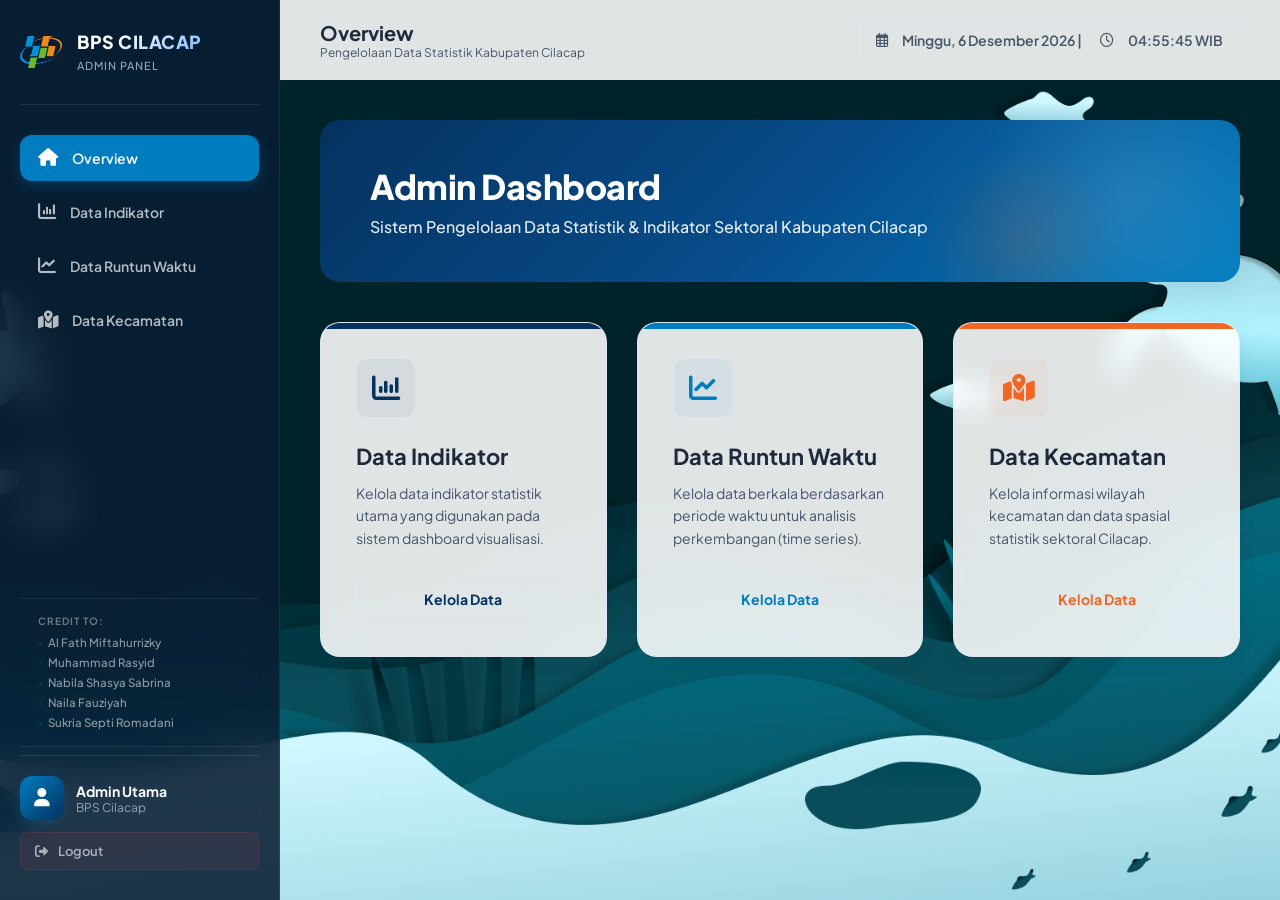
==== commit 9481e83a: "edit nama tema bug" ====
--- a/admin/index.html
+++ b/admin/index.html
@@ -1180,16 +1180,17 @@
                 const defaultYears = [2024, 2025, 2026];
                 const allYears = Array.from(new Set([...defaultYears, ...yearsFromDb])).sort((a, b) => b - a);
 
-                // Reset ke default agar tema yang dihapus hilang dari list
-                ALL_THEMES = ["Pertanian", "Kesehatan", "Pendidikan", "Ekonomi", "Kependudukan"];
-                // Tambah tema dari database jika belum ada di list default
+                // Ambil daftar semua tema unik yang benar-benar ada di database meta
+                const themesFromDb = new Set();
                 Object.values(meta).forEach(temas => {
-                    temas.forEach(t => {
-                        if (!ALL_THEMES.includes(t)) {
-                            ALL_THEMES.push(t);
-                        }
-                    });
-                });
+                    temas.forEach(t => themesFromDb.add(t));
+                });
+
+                if (themesFromDb.size > 0) {
+                    ALL_THEMES = Array.from(themesFromDb);
+                } else {
+                    ALL_THEMES = ["Pertanian", "Kesehatan", "Pendidikan", "Ekonomi", "Kependudukan"];
+                }
                 updateThemeSelects();
 
                 const prevInputVal = inputKecTahun.value;
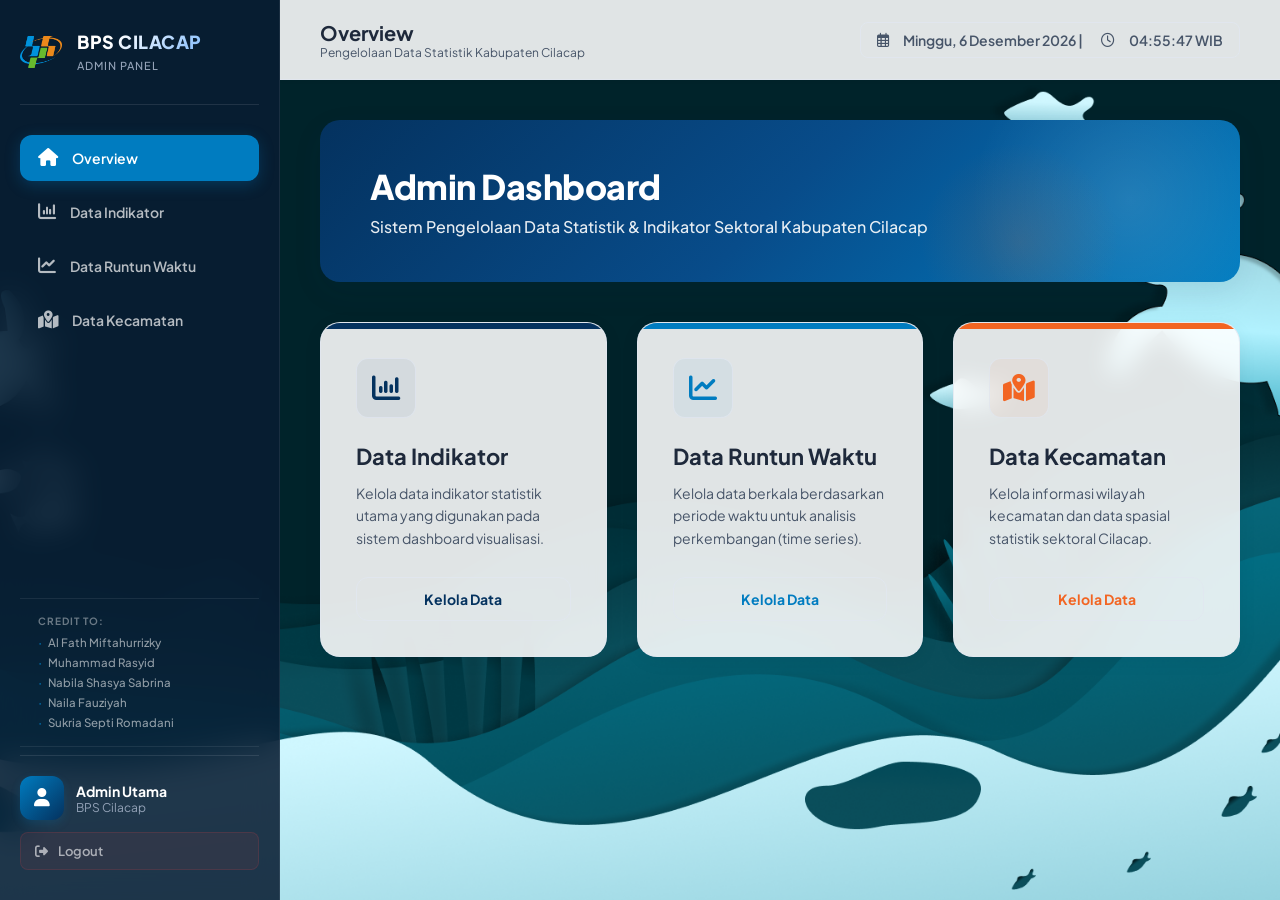
==== commit cb9db633: "bug card pada panel admin data kecamatan dan credit to" ====
--- a/admin/index.html
+++ b/admin/index.html
@@ -11,6 +11,14 @@
 </head>
 
 <body>
+
+    <!-- Mobile Sidebar Toggle (visible only on mobile) -->
+    <button class="sidebar-toggle" id="sidebar-toggle" aria-label="Buka sidebar">
+        <i class="fa-solid fa-bars"></i>
+    </button>
+
+    <!-- Overlay backdrop (mobile only) -->
+    <div class="sidebar-overlay" id="sidebar-overlay"></div>
 
     <div class="admin-container">
 
@@ -1591,6 +1599,42 @@
             makeSearchableSelect('kec-filter-variabel');
         }
         init();
+
+        // ============================================================
+        // MOBILE SIDEBAR TOGGLE
+        // ============================================================
+        (function () {
+            const toggle   = document.getElementById('sidebar-toggle');
+            const sidebar  = document.querySelector('.sidebar');
+            const overlay  = document.getElementById('sidebar-overlay');
+            const navItems = document.querySelectorAll('.nav-item');
+            if (!toggle || !sidebar || !overlay) return;
+
+            function openSidebar() {
+                sidebar.classList.add('open');
+                overlay.classList.add('active');
+                toggle.querySelector('i').className = 'fa-solid fa-xmark';
+            }
+
+            function closeSidebar() {
+                sidebar.classList.remove('open');
+                overlay.classList.remove('active');
+                toggle.querySelector('i').className = 'fa-solid fa-bars';
+            }
+
+            toggle.addEventListener('click', function () {
+                sidebar.classList.contains('open') ? closeSidebar() : openSidebar();
+            });
+
+            overlay.addEventListener('click', closeSidebar);
+
+            // Close sidebar when a nav item is clicked on mobile
+            navItems.forEach(function (item) {
+                item.addEventListener('click', function () {
+                    if (window.innerWidth <= 640) closeSidebar();
+                });
+            });
+        })();
     </script>
 </body>
 
--- a/admin/style.css
+++ b/admin/style.css
@@ -140,11 +140,13 @@
     justify-content: center;
 }
 
+/* ── Credit section ── */
 .sidebar-credit {
     padding: 16px 18px;
     border-top: 1px solid rgba(255, 255, 255, 0.08);
     border-bottom: 1px solid rgba(255, 255, 255, 0.08);
     margin: 8px 0;
+    overflow: hidden;
 }
 
 .credit-title {
@@ -154,6 +156,7 @@
     text-transform: uppercase;
     color: rgba(255, 255, 255, 0.4);
     margin-bottom: 8px;
+    white-space: nowrap;
 }
 
 .credit-list {
@@ -171,6 +174,9 @@
     font-weight: 500;
     padding-left: 10px;
     position: relative;
+    white-space: nowrap;
+    overflow: hidden;
+    text-overflow: ellipsis;
 }
 
 .credit-list li::before {
@@ -1282,24 +1288,56 @@
     100% { background-position: -200% 0; }
 }
 
-/* Responsive Breakpoints */
+/* ══════════════════════════════════════════════
+   RESPONSIVE BREAKPOINTS — ADMIN PANEL
+   Desktop TIDAK berubah. Mobile-friendly only.
+   ══════════════════════════════════════════════ */
+
+/* ── Hamburger toggle for mobile sidebar ── */
+.sidebar-toggle {
+    display: none;
+    position: fixed;
+    top: 14px;
+    left: 14px;
+    z-index: 200;
+    width: 40px;
+    height: 40px;
+    border-radius: 10px;
+    background: rgba(9, 29, 51, 0.92);
+    border: 1px solid rgba(255,255,255,0.12);
+    color: white;
+    font-size: 18px;
+    cursor: pointer;
+    align-items: center;
+    justify-content: center;
+    box-shadow: 0 4px 12px rgba(0,0,0,0.3);
+    transition: var(--transition);
+}
+.sidebar-toggle:hover { background: var(--secondary); }
+
+/* Mobile sidebar overlay backdrop */
+.sidebar-overlay {
+    display: none;
+    position: fixed;
+    inset: 0;
+    background: rgba(0,0,0,0.5);
+    z-index: 99;
+    backdrop-filter: blur(2px);
+}
+.sidebar-overlay.active { display: block; }
+
 @media (max-width: 1200px) {
-    .runtun-container {
-        grid-template-columns: 1fr;
-    }
-    
+    .runtun-container { grid-template-columns: 1fr; }
     .kecamatan-container {
         grid-template-columns: 1fr;
-    }
-    
+        grid-template-rows: auto;
+    }
+    /* Reset explicit grid placement agar card tidak tumpang tindih */
     .kecamatan-card:nth-child(1),
     .kecamatan-card:nth-child(2),
     .tabel-card {
-        grid-column: 1;
-    }
-    
-    .tabel-card {
-        grid-row: 3;
+        grid-column: 1 !important;
+        grid-row: auto !important;
     }
 }
 
@@ -1308,54 +1346,216 @@
         width: 80px;
         padding: 30px 10px;
     }
-    
-    .brand-text, .nav-text, .user-info {
-        display: none;
-    }
-    
-    .sidebar-brand, .sidebar-footer {
-        justify-content: center;
-    }
-    
-    .nav-item {
-        justify-content: center;
-        padding: 12px;
-    }
-    
-    .quick-stats-grid {
-        grid-template-columns: repeat(2, 1fr);
-    }
-    
+    .brand-text, .nav-text, .user-info { display: none; }
+    .sidebar-brand, .sidebar-footer { justify-content: center; }
+    .nav-item { justify-content: center; padding: 12px; }
+    .dashboard-menu { grid-template-columns: 1fr; }
+}
+
+@media (max-width: 768px) {
+    .topbar { padding: 0 20px; }
+    .tab-content { padding: 20px; }
+    .indikator-grid { grid-template-columns: 1fr; }
+    .table-controls { flex-direction: column; align-items: stretch; }
+    .search-wrapper { width: 100%; }
+}
+
+/* ══════════════════════════════════════════════
+   SMARTPHONE (max-width: 640px)
+   ══════════════════════════════════════════════ */
+@media (max-width: 640px) {
+
+    /* ── Show hamburger toggle ── */
+    .sidebar-toggle { display: flex; }
+
+    /* ── Sidebar: off-screen by default, slides in when .open ── */
+    .sidebar {
+        position: fixed;
+        top: 0;
+        left: 0;
+        height: 100vh;
+        width: 260px !important;
+        padding: 24px 16px !important;
+        z-index: 150;
+        transform: translateX(-100%);
+        transition: transform 0.3s cubic-bezier(0.4, 0, 0.2, 1);
+    }
+    .sidebar.open { transform: translateX(0); }
+
+    /* Restore text inside mobile-open sidebar */
+    .sidebar.open .brand-text,
+    .sidebar.open .nav-text,
+    .sidebar.open .user-info { display: block; }
+
+    .sidebar.open .sidebar-brand,
+    .sidebar.open .sidebar-footer { justify-content: flex-start; }
+
+    .sidebar.open .nav-item {
+        justify-content: flex-start;
+        padding: 14px 18px;
+    }
+
+    /* ── Main content takes full width ── */
+    .main-content { width: 100%; }
+
+    /* ── Topbar ── */
+    .topbar {
+        padding: 0 16px 0 62px; /* left space for hamburger */
+        height: 64px;
+        min-height: 64px;
+    }
+
+    .breadcrumb h2 { font-size: 16px; }
+    .breadcrumb span { font-size: 11px; }
+
+    .live-clock {
+        font-size: 11px;
+        padding: 6px 10px;
+        display: none; /* hide on very small screens */
+    }
+
+    /* ── Tab Content ── */
+    .tab-content { padding: 16px; }
+
+    /* ── Overview: Admin header banner ── */
+    .admin-header {
+        padding: 28px 24px;
+        border-radius: 14px;
+        margin-bottom: 24px;
+    }
+    .admin-header h1 { font-size: 22px; }
+    .admin-header p  { font-size: 13px; }
+
+    /* ── Dashboard menu cards: 1 per row ── */
     .dashboard-menu {
         grid-template-columns: 1fr;
-    }
-}
-
-@media (max-width: 768px) {
-    .topbar {
-        padding: 0 20px;
-    }
-    
-    .tab-content {
+        gap: 16px;
+    }
+
+    .menu-card {
+        padding: 24px;
+        border-radius: 14px;
+    }
+
+    /* ── Data Indikator ── */
+    .tahun-box {
+        flex-direction: column;
+        align-items: flex-start;
+        gap: 12px;
+        padding: 18px 20px;
+    }
+
+    .tahun-box label { font-size: 14px; }
+
+    .tahun-box select,
+    .tahun-box > div {
+        width: 100% !important;
+    }
+
+    .indikator-form {
         padding: 20px;
-    }
-    
-    .quick-stats-grid {
-        grid-template-columns: 1fr;
-    }
-    
+        border-radius: 14px;
+    }
+
     .indikator-grid {
         grid-template-columns: 1fr;
-    }
-    
+        gap: 16px;
+    }
+
+    /* ── Runtun Waktu ── */
+    .runtun-container { grid-template-columns: 1fr; gap: 16px; }
+
+    .runtun-input-card,
+    .runtun-list-card {
+        padding: 20px;
+        border-radius: 14px;
+    }
+
+    .tahun-list { gap: 6px; }
+
+    .tahun-list button { padding: 7px 11px; font-size: 11.5px; }
+
+    .data-item { padding: 14px 16px; }
+
+    .aksi {
+        flex-wrap: wrap;
+        gap: 6px;
+    }
+
+    .aksi button {
+        font-size: 11px;
+        padding: 6px 10px;
+    }
+
+    /* ── Kecamatan ── */
+    .kecamatan-container {
+        grid-template-columns: 1fr;
+        gap: 16px;
+    }
+
+    .kecamatan-card,
+    .tabel-card {
+        grid-column: 1 !important;
+        grid-row: auto !important;
+        padding: 20px;
+        border-radius: 14px;
+    }
+
     .table-controls {
         flex-direction: column;
-        align-items: stretch;
-    }
-    
-    .search-wrapper {
-        width: 100%;
-    }
+        gap: 10px;
+    }
+
+    .search-wrapper { width: 100%; margin: 0; }
+
+    thead th { padding: 10px 12px; font-size: 11px; }
+    tbody td  { padding: 10px 12px; font-size: 12px; }
+
+    .kec-inline-input { padding: 5px 8px; font-size: 13px; }
+
+    /* ── Btn sm (edit/hapus compact buttons) ── */
+    .btn-sm {
+        padding: 5px 9px;
+        font-size: 11px;
+    }
+
+    /* ── Toast (bottom-left on mobile to avoid keyboard) ── */
+    .toast-container {
+        bottom: 16px;
+        right: 16px;
+        left: 16px;
+    }
+
+    .toast {
+        min-width: unset;
+        max-width: 100%;
+    }
+
+    /* ── Custom Select ── */
+    .custom-select-trigger {
+        padding: 11px 14px;
+        font-size: 13.5px;
+    }
+
+    .custom-select-options { max-height: 150px; }
+
+    /* ── Custom Modal ── */
+    .custom-modal-card {
+        width: 95%;
+        padding: 20px;
+    }
+}
+
+/* ── Extra Small (max-width: 400px) ── */
+@media (max-width: 400px) {
+    .topbar { padding: 0 12px 0 58px; }
+    .tab-content { padding: 12px; }
+    .admin-header { padding: 22px 18px; }
+    .admin-header h1 { font-size: 18px; }
+    .runtun-input-card,
+    .runtun-list-card,
+    .kecamatan-card { padding: 16px; }
+    .aksi { justify-content: flex-start; }
 }
 
 /* ============================================================
